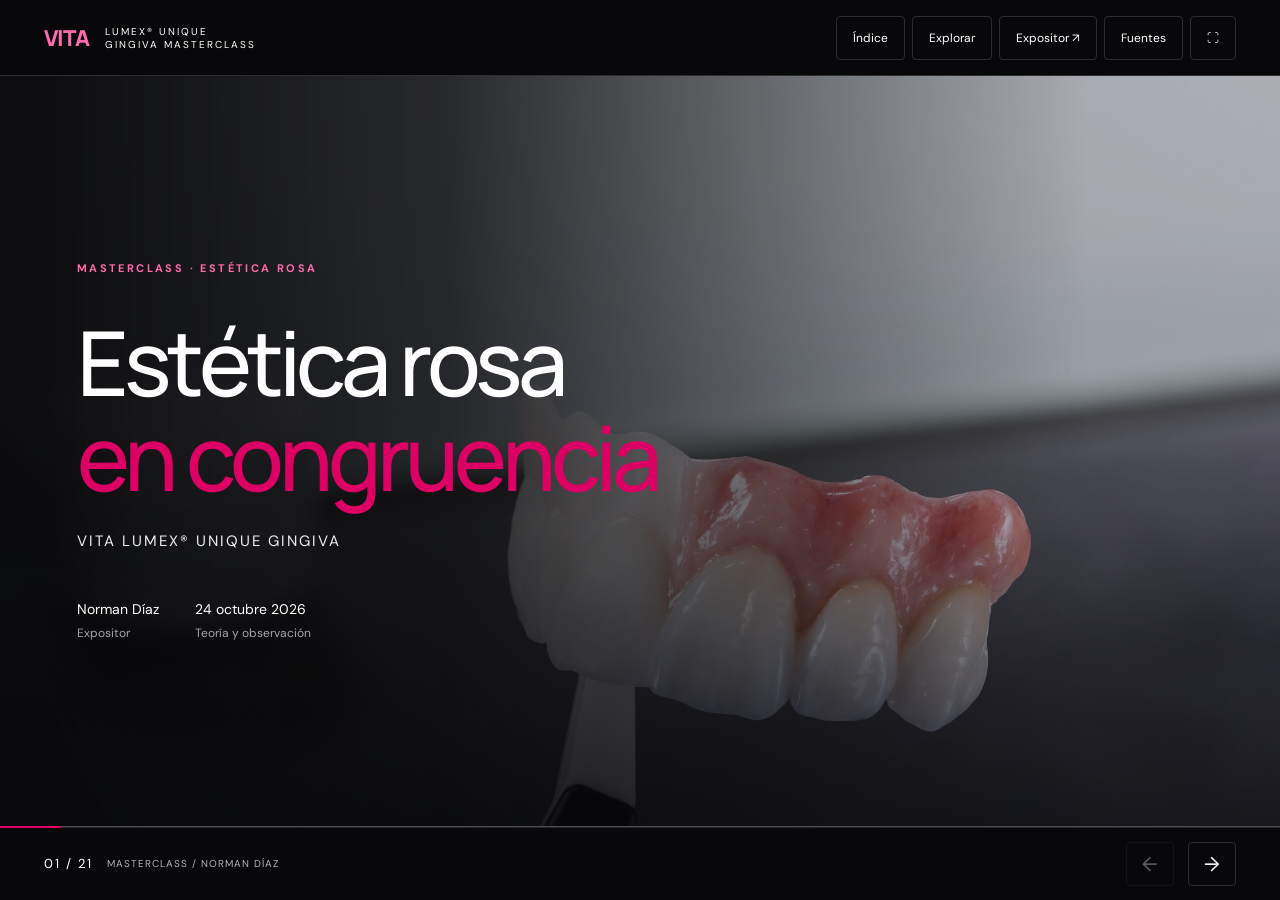
==== index.html @ ae3231ba "Initial commit: Presentacion interactiva VITA LUMEX UNIQUE GINGIVA" ====
<!doctype html>
<html lang="es"><head><meta charset="utf-8"><meta name="viewport" content="width=device-width,initial-scale=1,viewport-fit=cover"><meta name="theme-color" content="#08080a"><meta name="description" content="Masterclass de Norman Díaz: VITA LUMEX UNIQUE GINGIVA. Color, microcapas y textura. 24 de octubre de 2026."><title>Estética rosa en congruencia</title><link rel="preload" href="assets/image48.jpeg" as="image"><link rel="stylesheet" href="styles.css"></head><body>
<header class="public-only"><div class="brand"><span class="wordmark">VITA</span><small>LUMEX® UNIQUE<br>GINGIVA MASTERCLASS</small></div><nav class="tools" aria-label="Herramientas"><button id="indexBtn">Índice</button><button id="exploreBtn">Explorar</button><button id="notesBtn">Expositor ↗</button><button id="sourceBtn">Fuentes</button><button id="fullBtn" aria-label="Pantalla completa">⛶</button></nav></header>
<div id="exploreBanner" class="explore-banner public-only" hidden><span>Exploración libre · tu posición de exposición está guardada</span><button id="returnBtn">Volver a la charla</button></div>
<main id="stage" class="stage public-only" aria-label="Diapositiva actual"></main>
<footer class="public-only"><div class="progress-track" aria-hidden="true"><span id="progress"></span></div><div class="footer-left"><span id="counter" class="counter" aria-live="polite"></span><span id="chapter" class="chapter-label"></span></div><div class="footer-right"><button id="prev" class="nav-button" aria-label="Diapositiva anterior">←</button><button id="next" class="nav-button" aria-label="Diapositiva siguiente">→</button></div></footer>
<section id="presenter" class="speaker-only presenter-shell" aria-label="Consola del expositor"></section>
<dialog id="modal"><div class="dialog-header"><h2 id="modalTitle"></h2><button id="closeModal" aria-label="Cerrar diálogo">✕</button></div><div id="modalContent"></div></dialog><div id="toast" class="toast" hidden role="status"></div>
<noscript>Esta presentación interactiva necesita JavaScript habilitado.</noscript>
<script src="slides.js"></script><script src="app.js"></script></body></html>
---- styles.css ----
@import url('fonts.css');
body.dark:has(.scene img[src$="/image73.png"]),body.dark:has(.scene.split img[src$="/image74.png"]){background:#000}
:root{--pink:#dd0064;--black:#08080a;--paper:#f8f6f5;--ink:#27252b;--muted:#746f78;--line:#82748235;--ease:cubic-bezier(.22,1,.36,1)}
*{box-sizing:border-box}html,body{margin:0;min-height:100%;background:var(--paper);color:var(--ink)}body{font-family:'DM Sans',sans-serif;overflow-x:hidden}button,input,a{touch-action:manipulation}button,a{-webkit-tap-highlight-color:transparent}button{font:inherit;color:inherit;cursor:pointer;border:1px solid var(--line);background:transparent;min-height:44px;padding:10px 16px;border-radius:4px}button:hover{border-color:var(--pink)}button:disabled{opacity:.35;cursor:default}button[aria-pressed=true],button.active{background:var(--pink);border-color:var(--pink);color:white}button:focus-visible,a:focus-visible,input:focus-visible{outline:3px solid #ef5399;outline-offset:4px}a{color:inherit;text-underline-offset:4px}h1,h2,h3{font-family:Manrope,sans-serif;font-weight:500}header{height:76px;display:flex;align-items:center;justify-content:space-between;padding:0 3.4vw;gap:20px;border-bottom:1px solid var(--line)}.brand{display:flex;align-items:center;gap:16px}.wordmark{font-family:Manrope;font-size:22px;letter-spacing:-1px;font-weight:800;color:var(--pink)}.brand small{font-size:10px;letter-spacing:2px}.tools{display:flex;gap:7px;align-items:center}.tools button{font-size:12px}.stage{min-height:calc(100svh - 150px)}.scene{min-height:calc(100svh - 150px);padding:5vh 6vw;position:relative}.split{display:grid;grid-template-columns:.9fr 1.1fr;align-items:center;gap:5vw}.split.reverse{grid-template-columns:1.1fr .9fr}.split.reverse .copy{order:2}.eyebrow{color:var(--pink);font-size:11px;font-weight:700;letter-spacing:2.4px;text-transform:uppercase;margin-bottom:22px}h1{font-size:clamp(36px,4.5vw,78px);line-height:1.06;letter-spacing:-.055em;margin:0 0 25px}h1 em{font-style:normal;color:var(--pink)}.sub{font-size:clamp(17px,1.5vw,24px);line-height:1.5;max-width:44em;color:var(--muted)}.points{list-style:none;padding:0;margin:24px 0 0}.points li{border-top:1px solid var(--line);padding:14px 0;font-size:clamp(16px,1.35vw,22px);line-height:1.4}.points li span{color:var(--pink);font-size:11px;margin-right:16px}figure{margin:0;min-width:0}figure img{display:block;width:100%;max-height:58svh;object-fit:contain}.caption,.hint{font-size:12px;line-height:1.5;color:var(--muted);margin-top:12px}.caption{font-size:10px;letter-spacing:1px}.image-wrap{overflow:hidden;background:#e9e6e5;border-radius:3px}.image-wrap img{transition:transform 1s var(--ease)}.dark{background:var(--black);color:white;--muted:#b5b0b9;--line:#ffffff25}.dark .eyebrow{color:#ff6bac}.dark header .wordmark{color:#ff6bac}.dark button{color:inherit}.hero{display:flex;align-items:center;isolation:isolate;overflow:hidden;padding:7vh 6vw}.hero-bg{position:absolute;inset:0;z-index:-2;overflow:hidden;background:var(--black)}.hero-bg img{width:100%;height:100%;object-fit:cover;object-position:70% 70%;opacity:.8;transform:scale(1.05)}.hero:after{content:'';position:absolute;inset:0;z-index:-1;background:linear-gradient(90deg,#08080af5 4%,#08080acc 35%,#08080a15 85%),linear-gradient(0deg,#08080a9c,transparent 40%)}.hero h1{font-size:clamp(54px,7vw,118px);max-width:10em}.hero .copy{max-width:68%}.hero .sub{color:#eee;letter-spacing:2px;font-size:15px}.signature{display:flex;gap:36px;margin-top:48px;font-size:14px}.signature span{display:block;margin-top:7px;color:#a8a3ad;font-size:12px}.hero .eyebrow{margin-bottom:40px}.agenda{display:grid;grid-template-columns:.8fr 1.2fr;gap:7vw;align-items:center}.chapter-list button{display:grid;grid-template-columns:40px 1fr auto;gap:12px;border:0;border-bottom:1px solid var(--line);border-radius:0;width:100%;text-align:left;padding:24px 0;align-items:center;font-size:clamp(18px,1.8vw,28px)}.chapter-list small{font-size:12px;color:var(--muted)}.chapter-list b{font-size:12px;color:var(--pink)}.statement{display:flex;flex-direction:column;justify-content:center;max-width:1500px;margin:auto}.statement h1{max-width:15em;font-size:clamp(44px,5.8vw,100px)}.statement .points{display:grid;grid-template-columns:repeat(3,1fr);gap:35px;margin-top:40px}.statement .sub{max-width:45em}.interactive-head{display:flex;justify-content:space-between;align-items:end;gap:25px;margin-bottom:24px}.interactive-head h1{font-size:clamp(32px,3.5vw,58px);margin:0}.interactive-head .sub{font-size:15px;max-width:28em}.interactive{padding-top:3.5vh;padding-bottom:3vh}.lab-grid{display:grid;grid-template-columns:1.25fr .75fr;gap:clamp(20px,3vw,32px);align-items:center}.explorer-window{position:relative;overflow:hidden;background:#242328;aspect-ratio:1.65;max-height:clamp(240px,44vh,380px)}.explorer-canvas{position:absolute;inset:0;transform-origin:var(--ox,50%) var(--oy,50%);transform:scale(var(--zoom,1));transition:transform 1s var(--ease)}.explorer-canvas>img{width:100%;height:100%;object-fit:fill}.hotspot{position:absolute;left:var(--x);top:var(--y);padding:0;transform:translate(-50%,-50%);width:44px;height:44px;min-height:44px;border-radius:50%;background:#08080a88;color:white;border:1px solid white;box-shadow:0 0 0 6px #ffffff15}.hotspot[aria-pressed=true]{box-shadow:0 0 0 9px #dd006433}.hotspot::after{content:'';position:absolute;width:4px;height:4px;background:white;border-radius:50%;left:19px;top:19px}.hotspot span{position:absolute;left:50px;top:9px;white-space:nowrap;background:#08080a;padding:5px;font-size:10px;display:none}.hotspot:hover span,.hotspot:focus span{display:block}.detail-copy h2{font-size:clamp(25px,2.4vw,39px);letter-spacing:-.04em;line-height:1.15}.detail-copy p{font-size:17px;line-height:1.55;color:var(--muted)}.detail-copy .number{font-size:13px;color:var(--pink);letter-spacing:3px}.control-row{display:flex;flex-wrap:wrap;align-items:center;gap:8px;margin-top:20px}.control-row button{font-size:12px}.swatch{min-width:0;border:0;border-bottom:2px solid var(--line);border-radius:0;background:transparent!important;color:inherit!important}.swatch[aria-pressed=true]{border-color:var(--pink)}.swatch i{display:block;background:var(--tone);width:clamp(30px,3.4vw,44px);height:clamp(30px,3.4vw,44px);border-radius:50%;margin:0 auto 6px;transition:transform .35s var(--ease)}.swatch[aria-pressed=true] i{transform:translateY(-6px);box-shadow:0 0 0 5px var(--paper),0 0 0 6px var(--pink)}.workflow-grid{display:grid;grid-template-columns:1.15fr .85fr;gap:35px;align-items:center}.workflow-picture img{width:100%;height:38svh;object-fit:contain}.step-nav{display:flex;gap:7px;margin:20px 0}.step-nav button{flex:1;padding:10px 4px}.step-content h2{font-size:clamp(27px,3vw,44px);letter-spacing:-.04em;margin:10px 0}.step-content p{font-size:18px;line-height:1.5;color:var(--muted)}.step-progress{height:2px;background:var(--line);margin-top:18px}.step-progress span{display:block;height:100%;background:var(--pink);transition:width .4s}.micro-layout{display:grid;grid-template-columns:1.2fr .8fr;gap:clamp(20px,3.5vw,40px);align-items:center}.micro-diagram{width:100%;height:clamp(210px,26vh,260px);background:#141217;border-radius:4px;position:relative;overflow:hidden}.micro-diagram svg{width:100%;height:100%}.micro-controls{display:grid;gap:10px}.micro-controls label{display:grid;gap:4px;font-size:14px}.micro-controls input{width:100%;accent-color:var(--pink);min-height:36px;height:36px}.micro-controls p{margin:0}.micro-controls .control-row{margin-top:6px}.micro-label{font-size:clamp(26px,3vw,44px);font-family:Manrope;letter-spacing:-.04em;color:var(--pink);margin:8px 0 4px}.compare-stage{max-width:min(100%,calc(clamp(220px,44vh,370px)*2));margin:0 auto;display:flex;flex-direction:column;align-items:center}.comparison{position:relative;aspect-ratio:2/1;width:100%;overflow:hidden;background:#19171c;--cut:50%}.comparison .plane{position:absolute;inset:0;overflow:hidden}.comparison .plane img{width:100%;height:100%;object-fit:contain;transition:transform .7s var(--ease)}.comparison .plane.b{clip-path:inset(0 0 0 var(--cut));background:#19171c}.comparison .divider{position:absolute;left:var(--cut);height:100%;border-left:2px solid white;pointer-events:none}.comparison .divider:after{content:'↔';position:absolute;top:50%;left:-23px;width:44px;height:44px;display:grid;place-items:center;background:var(--pink);border-radius:50%;color:white}.comparison .badge{position:absolute;top:12px;left:16px;background:#08080ab0;color:white;padding:7px 12px;font-size:11px}.comparison .badge.right{left:auto;right:16px}.compare-range{width:100%;min-height:36px;height:36px;accent-color:var(--pink);margin-top:6px}.compare-stage .control-row{margin-top:8px;justify-content:center}.comparison.zoomed img{transform:scale(1.8);transform-origin:63% 65%}.exercise-grid{display:grid;grid-template-columns:1.1fr .9fr;gap:40px;align-items:center}.exercise-grid .image-wrap{background:transparent}.exercise-grid img{width:auto;max-width:100%;max-height:45svh;object-fit:contain;margin:0 auto;border-radius:4px}.answers{display:grid;grid-template-columns:1fr 1fr;gap:8px}.answers button{text-align:left;font-size:15px}.discussion{min-height:82px;font-size:17px;line-height:1.5;padding-top:20px;color:var(--muted)}footer{min-height:74px;display:flex;align-items:center;justify-content:space-between;padding:10px 3.4vw;gap:15px;border-top:1px solid var(--line);position:relative}.progress-track{height:2px;position:absolute;top:-1px;left:0;width:100%;background:var(--line)}.progress-track span{display:block;height:100%;background:var(--pink);transition:width .5s}.footer-left,.footer-right{display:flex;align-items:center;gap:14px}.counter{font-size:13px;letter-spacing:2px}.chapter-label{font-size:10px;letter-spacing:1px;color:var(--muted)}.nav-button{width:48px;font-size:20px;padding:4px}.explore-banner{background:var(--pink);color:white;display:flex;justify-content:space-between;align-items:center;padding:8px 4vw;font-size:13px}.explore-banner button{color:white;border-color:#ffffff66}.hidden,[hidden]{display:none!important}dialog{max-width:min(1000px,92vw);width:100%;max-height:88svh;padding:30px;border:1px solid #aaa2;border-radius:8px;background:var(--paper);color:var(--ink)}dialog::backdrop{background:#08080ac9;backdrop-filter:blur(12px)}.dialog-header{display:flex;justify-content:space-between;gap:20px;align-items:center;margin-bottom:22px}.dialog-header h2{font-size:28px;margin:0}.index-grid{display:grid;grid-template-columns:repeat(3,1fr);gap:9px}.index-grid button{text-align:left;padding:16px;font-size:15px;line-height:1.4}.index-grid small{display:block;color:var(--muted);font-size:10px;margin-bottom:7px}.index-grid .active small{color:white}.source-list p{font-size:16px;line-height:1.6}.source-list a{display:block;padding:12px 0}.toast{position:fixed;left:50%;bottom:90px;transform:translateX(-50%);background:#27252b;color:white;max-width:90vw;padding:15px 22px;z-index:9;border-radius:5px;font-size:14px}.presenter-shell{padding:32px;max-width:1300px;margin:auto}.presenter-shell h1{font-size:38px}.presenter-grid{display:grid;grid-template-columns:1.2fr .8fr;gap:35px}.speaker-notes{font-size:21px;line-height:1.65;white-space:pre-line}.next-preview{padding:25px;background:#e8e3e5}.next-preview h2{font-size:26px}.next-preview img{width:100%;max-height:240px;object-fit:contain}.speaker-only{display:none}.presenter .public-only{display:none!important}.presenter .speaker-only{display:block}
@media(min-width:1500px){.scene{padding-left:max(6vw,calc((100vw - 1560px)/2));padding-right:max(6vw,calc((100vw - 1560px)/2))}}
@media(max-width:1100px){header{height:68px;padding-inline:24px}.brand small{display:none}.tools button{padding:8px 11px}.scene{padding:4vh 4vw;min-height:calc(100svh - 142px)}.stage{min-height:calc(100svh - 142px)}h1{font-size:clamp(34px,4.9vw,58px)}.lab-grid{grid-template-columns:1.2fr .8fr;gap:22px}.detail-copy p{font-size:15px}.hero h1{font-size:7.8vw}.signature{margin-top:30px}.statement .points{gap:22px}.chapter-label{display:none}.tone-card{gap:12px}.tone-card h2{font-size:20px}.micro-layout{gap:25px}}
@media(orientation:portrait),(max-width:720px){header{height:auto;min-height:70px;flex-wrap:wrap;padding:14px 4vw;gap:10px}.tools{flex-wrap:wrap;gap:5px}.tools button{font-size:11px}.brand small{display:block}.scene{min-height:calc(100svh - 175px);padding:4vh 6vw}.split,.split.reverse,.agenda,.lab-grid,.workflow-grid,.micro-layout,.exercise-grid,.presenter-grid{grid-template-columns:1fr;gap:25px}.split.reverse .copy{order:0}.split h1{font-size:clamp(35px,6.4vw,65px)}.split .points{margin-top:15px}.split figure img{max-height:36svh}.hero{min-height:calc(100svh - 175px);align-items:flex-start;padding-top:8vh}.hero .copy{max-width:100%}.hero h1{font-size:clamp(52px,9.3vw,90px)}.hero-bg img{object-position:65% 80%;opacity:.65}.hero:after{background:linear-gradient(180deg,#08080aee 0%,#08080abb 35%,#08080a10 75%)}.signature{margin-top:30px}.interactive-head{display:block}.interactive-head h1{font-size:clamp(32px,5.7vw,52px)}.interactive-head .sub{margin-top:12px;max-width:none}.detail-copy h2{font-size:28px;margin:8px 0}.detail-copy p{font-size:17px}.explorer-window{aspect-ratio:1.5}.detail-copy .control-row{margin-top:12px}.palette{gap:6px}.swatch span{font-size:10px}.swatch i{width:44px;height:44px}.tone-grid{gap:20px}.tone-card{flex-direction:column;align-items:start}.tone-card img{width:105px}.tone-card p{font-size:14px}.workflow-picture img{height:27svh}.micro-diagram{height:240px}.micro-controls{gap:8px}.micro-label{font-size:38px}.comparison{aspect-ratio:1.25}.statement .points{grid-template-columns:1fr;gap:0;margin-top:20px}.agenda{gap:30px}.chapter-list button{padding:19px 0}.footer-left,.footer-right{gap:7px}footer{padding:10px 4vw;flex-wrap:wrap}.counter{font-size:11px}.index-grid{grid-template-columns:1fr 1fr}.exercise-grid img{max-height:30svh}.presenter-shell{padding:20px}.speaker-notes{font-size:18px}}
@media(max-height:720px) and (orientation:landscape){header{height:60px}.stage,.scene{min-height:calc(100svh - 124px)}.scene{padding-top:24px;padding-bottom:24px}h1{font-size:clamp(32px,4.1vw,58px);margin-bottom:16px}.eyebrow{margin-bottom:13px}.points li{padding:9px 0}.hero h1{font-size:6.8vw}.signature{margin-top:22px}.interactive-head{margin-bottom:15px}.interactive-head h1{font-size:35px}.micro-diagram{height:230px}.detail-copy p{font-size:15px}.comparison{aspect-ratio:2.7}.palette{margin:15px 0}.tone-card img{max-width:100px}footer{min-height:64px}}
@media(prefers-reduced-motion:reduce){*,*::before,*::after{animation:none!important;transition:none!important;scroll-behavior:auto!important}.hero-bg img{transform:none!important}}
.palette-scene{padding-top:2.8vh;padding-bottom:2.8vh}
.palette-scene .interactive-head{margin-bottom:14px}
.palette-layout{display:grid;grid-template-columns:1fr 1.08fr;gap:clamp(18px,2.5vw,36px);align-items:center}
.palette-sidebar{display:flex;flex-direction:column;gap:6px}
.palette-families{display:flex;flex-wrap:wrap;gap:5px;margin:0}
.palette-families button{font-size:10px;letter-spacing:.03em;padding:5px 9px;min-height:30px;height:30px}
.palette-family-intro{display:flex;align-items:center;justify-content:space-between;gap:12px;border-bottom:1px solid var(--line);padding:4px 0 2px;font-size:11px;letter-spacing:.08em}
.palette-family-intro span{color:var(--muted);font-size:11px;letter-spacing:0}
.palette{display:grid;grid-template-columns:repeat(auto-fit,minmax(64px,1fr));gap:6px;margin:4px 0}
.swatch{width:100%;padding:4px 2px}
.swatch i{display:block;background:var(--tone);width:clamp(34px,3.4vw,44px);height:clamp(34px,3.4vw,44px);border-radius:50%;margin:0 auto 5px;border:2px solid #ffffff24;box-shadow:0 4px 12px #00000066,inset 0 2px 4px #ffffff33;transition:transform .35s var(--ease),box-shadow .35s var(--ease)}
.swatch span{display:block;overflow-wrap:anywhere;font-size:11px;font-weight:500;line-height:1.2}
.palette-sidebar .control-row{margin-top:6px}
.palette-sidebar .control-row button{font-size:11px;padding:6px 12px;min-height:34px;height:34px}

.palette-showcase{display:flex;flex-direction:column;gap:14px;width:100%}
.palette-showcase .visual-frame,.palette-showcase .tone-copy{transition:opacity .22s cubic-bezier(.22,1,.36,1),transform .22s cubic-bezier(.22,1,.36,1);will-change:opacity,transform}
.palette-showcase.is-switching .visual-frame,.palette-showcase.is-switching .tone-copy{opacity:0;transform:scale(.98)}

.palette-showcase.single-mode .tone-card{display:flex;flex-direction:column;align-items:center;text-align:center;padding:18px 24px;gap:8px;border-top:3px solid var(--pink);background:linear-gradient(150deg,#191520f5,#100d15e6);box-shadow:0 18px 44px #00000088,inset 0 1px 0 #ffffff15}
.palette-showcase.single-mode .visual-frame{height:clamp(240px,28vh,310px);width:100%;display:flex;align-items:center;justify-content:center}
.palette-showcase.single-mode .visual-frame .product-visual{max-width:min(100%,480px);max-height:100%;width:auto;height:auto;object-fit:contain;filter:drop-shadow(0 22px 42px #000000dd);transition:transform .4s var(--ease);animation:floatVisual 6s ease-in-out infinite alternate}
.palette-showcase.single-mode .tone-card:hover .product-visual{transform:scale(1.08) translateY(-4px)}
.palette-showcase.single-mode .tone-copy{min-height:92px;display:flex;flex-direction:column;justify-content:flex-start}
.palette-showcase.single-mode .tone-copy .eyebrow{margin-bottom:4px}
.palette-showcase.single-mode .tone-copy h2{font-size:clamp(25px,2.7vw,34px);letter-spacing:-.03em;margin:0 0 4px;color:#fff}
.palette-showcase.single-mode .tone-copy p{font-size:14.5px;color:var(--muted);max-width:32em;margin:0 auto}
.palette-showcase.single-mode .tone-copy .product-number{display:inline-block;font-size:12px;font-weight:700;color:#ff6bac;background:#dd006424;border:1px solid #ff6bac38;padding:2px 12px;border-radius:99px;margin-bottom:4px}

.palette-showcase.is-comparing{display:grid;grid-template-columns:1fr 1fr;gap:14px}
.palette-showcase.is-comparing .tone-card{display:flex;flex-direction:column;align-items:center;text-align:center;padding:16px 14px;gap:8px;border-top:3px solid var(--pink);background:linear-gradient(150deg,#191520f5,#100d15e6);box-shadow:0 12px 30px #00000077}
.palette-showcase.is-comparing .visual-frame{height:clamp(140px,18vh,185px);width:100%;display:flex;align-items:center;justify-content:center}
.palette-showcase.is-comparing .visual-frame .product-visual{max-width:min(100%,250px);max-height:100%;width:auto;height:auto;object-fit:contain;filter:drop-shadow(0 14px 26px #000000cc);transition:transform .4s var(--ease)}
.palette-showcase.is-comparing .tone-card:hover .product-visual{transform:scale(1.06)}
.palette-showcase.is-comparing .tone-copy{min-height:76px;display:flex;flex-direction:column;justify-content:flex-start}
.palette-showcase.is-comparing .tone-copy h2{font-size:clamp(17px,1.6vw,22px);margin:0 0 4px;color:#fff}
.palette-showcase.is-comparing .tone-copy p{font-size:12.5px;color:var(--muted);line-height:1.35;margin:0}
.palette-showcase.is-comparing .tone-copy .product-number{font-size:11px;color:#ff6bac;background:#dd006424;border:1px solid #ff6bac38;padding:2px 8px;border-radius:99px}

@media(max-width:980px){.palette-layout{grid-template-columns:1fr}.palette-showcase.single-mode .visual-frame{height:200px}}
@media(max-width:720px){.palette{grid-template-columns:repeat(auto-fit,minmax(55px,1fr))}.palette-families button{font-size:9px;padding:4px 8px}.palette-showcase.is-comparing{grid-template-columns:1fr}.palette-showcase.is-comparing .visual-frame{height:150px}}
.editorial-surface{isolation:isolate;overflow:hidden;background:radial-gradient(circle at 88% 16%,#dd006424 0%,transparent 48%),radial-gradient(circle at 12% 88%,#76445f36 0%,transparent 52%),linear-gradient(135deg,#08080a 0%,#100c13 100%)}
.ambient-bg{position:absolute;inset:0;z-index:-1;pointer-events:none;overflow:hidden}
.ambient-bg::before{content:'';position:absolute;inset:0;background-image:radial-gradient(#ff6bac24 1px,transparent 1px);background-size:28px 28px;mask-image:radial-gradient(ellipse at 70% 45%,#000 15%,transparent 72%)}
.orb{position:absolute;border-radius:50%;filter:blur(60px);opacity:.6;animation:orbFloat 14s ease-in-out infinite alternate}
.orb.a{width:380px;height:380px;right:-80px;top:-90px;background:radial-gradient(circle,#dd006466,#dd006400 70%)}
.orb.b{width:340px;height:340px;left:18%;bottom:-110px;background:radial-gradient(circle,#a5658155,#76445f00 70%);animation-delay:-7s;animation-duration:18s}
.contour-ring{position:absolute;right:-110px;bottom:-140px;width:520px;height:520px;fill:none;stroke:#ff6bac24;stroke-width:1.2;animation:ringSpin 60s linear infinite}
@keyframes orbFloat{0%{transform:translate(0,0) scale(1)}100%{transform:translate(-28px,22px) scale(1.08)}}
@keyframes ringSpin{to{transform:rotate(360deg)}}
@keyframes pulseDot{0%,100%{transform:scale(1);opacity:1}50%{transform:scale(1.45);opacity:.45}}
@keyframes floatVisual{0%{transform:translateY(0)}100%{transform:translateY(-8px)}}
.editorial-pills{display:flex;flex-wrap:wrap;gap:10px;margin-top:24px}
.editorial-pills span{display:inline-flex;align-items:center;gap:8px;padding:7px 14px;border-radius:99px;background:#17131de0;border:1px solid #ff6bac38;font-size:12px;font-weight:600;letter-spacing:.04em;color:#f5f0f4;box-shadow:0 6px 18px #0006;backdrop-filter:blur(8px)}
.editorial-pills span i{width:7px;height:7px;border-radius:50%;background:#ff6bac;box-shadow:0 0 8px var(--pink);display:inline-block;animation:pulseDot 2.6s ease-in-out infinite}
.agenda.editorial-surface{gap:5vw;padding-top:4vh;padding-bottom:4vh}
.agenda .chapter-list{display:grid;gap:12px}
.agenda .chapter-list button{display:grid;grid-template-columns:46px 1fr 36px;gap:16px;padding:16px 20px;border:1px solid #ffffff1a;border-left:4px solid var(--pink);border-radius:10px;background:linear-gradient(135deg,#18141ef2,#110e16dc);box-shadow:0 10px 28px #00000066,inset 0 1px 0 #ffffff12;backdrop-filter:blur(10px);transition:transform .35s var(--ease),box-shadow .35s var(--ease),border-color .35s var(--ease),background .35s var(--ease)}
.agenda .chapter-list button:hover{transform:translateX(8px);border-color:#ff6bac99;background:linear-gradient(135deg,#221c2bf8,#16121de8);box-shadow:0 14px 34px #dd006433}
.agenda .chapter-list b{width:38px;height:38px;border-radius:8px;background:#dd006429;color:#ff6bac;border:1px solid #ff6bac33;display:grid;place-items:center;font-family:Manrope,sans-serif;font-size:13px;font-weight:800;letter-spacing:.05em;transition:background .3s,color .3s}
.agenda .chapter-list button:hover b{background:var(--pink);color:#fff;border-color:var(--pink)}
.agenda .chapter-list button div{display:flex;flex-direction:column;gap:3px;min-width:0}
.agenda .chapter-list button span{font-family:Manrope,sans-serif;font-weight:600;font-size:clamp(17px,1.45vw,22px);letter-spacing:-.02em;color:#fff}
.agenda .chapter-list button em{font-style:normal;font-size:13px;color:var(--muted);line-height:1.35}
.agenda .chapter-list small{width:32px;height:32px;border-radius:50%;border:1px solid #ffffff24;display:grid;place-items:center;font-size:14px;color:#ff6bac;transition:transform .35s var(--ease),background .35s,color .35s}
.agenda .chapter-list button:hover small{transform:translate(2px,-2px);background:var(--pink);color:#fff;border-color:var(--pink)}
.questions-scene,.closing-scene{display:flex;flex-direction:column;justify-content:center;padding-top:3.2vh;padding-bottom:3.2vh}
.questions-scene .copy,.closing-scene .copy{display:grid;grid-template-columns:1.15fr .85fr;align-items:end;gap:4px 3vw;margin-bottom:24px}
.questions-scene .eyebrow,.closing-scene .eyebrow{grid-column:1;margin-bottom:6px}
.questions-scene h1,.closing-scene h1{grid-column:1;font-size:clamp(34px,3.8vw,58px);margin:0}
.questions-scene .sub,.closing-scene .sub{grid-column:2;grid-row:1/3;font-size:clamp(15px,1.25vw,19px);margin:0;justify-self:end;text-align:right;max-width:24em}
.questions-grid{display:grid;grid-template-columns:repeat(2,1fr);gap:16px}
.q-card{position:relative;overflow:hidden;padding:20px 24px 22px;border-radius:12px;background:linear-gradient(145deg,#18141ef2,#110e16dc);border:1px solid #ffffff1a;box-shadow:0 12px 30px #00000066,inset 0 1px 0 #ffffff12;backdrop-filter:blur(10px);transition:transform .35s var(--ease),box-shadow .35s var(--ease),border-color .35s var(--ease)}
.q-card:hover{transform:translateY(-4px);border-color:#ff6bac88;box-shadow:0 16px 38px #dd006430}
.q-card-top{display:flex;align-items:center;gap:10px;margin-bottom:10px}
.q-num{font-family:Manrope,sans-serif;font-weight:800;font-size:12px;color:#fff;background:var(--pink);padding:3px 9px;border-radius:99px;letter-spacing:.06em}
.q-tag{font-size:11px;font-weight:700;letter-spacing:1.6px;color:#ff6bac}
.q-card-top svg{margin-left:auto;width:22px;height:22px;color:#ff6bac;opacity:.9;transition:transform .4s var(--ease)}
.q-card:hover .q-card-top svg{transform:scale(1.15) rotate(6deg)}
.q-card h2{font-size:clamp(18px,1.45vw,23px);line-height:1.25;letter-spacing:-.025em;margin:0 0 6px;color:#fff}
.q-card p{font-size:13.5px;line-height:1.45;color:var(--muted);margin:0}
.q-bar{position:absolute;left:0;bottom:0;height:3px;width:32%;background:linear-gradient(90deg,var(--pink),#ff6bac,transparent);transition:width .45s var(--ease)}
.q-card:hover .q-bar,.pillar-card:hover .q-bar{width:100%}
.closing-grid{display:grid;grid-template-columns:repeat(3,1fr);gap:18px}
.pillar-card{position:relative;overflow:hidden;display:flex;flex-direction:column;justify-content:space-between;padding:22px 24px;border-radius:12px;background:linear-gradient(160deg,#18141ef2,#100d15df);border:1px solid #ffffff1a;border-top:4px solid var(--pink);box-shadow:0 12px 32px #00000066,inset 0 1px 0 #ffffff10;backdrop-filter:blur(10px);transition:transform .35s var(--ease),box-shadow .35s var(--ease),border-color .35s var(--ease)}
.pillar-card:hover{transform:translateY(-5px);border-color:#ff6bac88;border-top-color:var(--pink);box-shadow:0 18px 40px #dd006433}
.pillar-top{display:flex;align-items:center;justify-content:space-between;gap:10px;margin-bottom:14px}
.pillar-top span{font-family:Manrope,sans-serif;font-weight:800;font-size:24px;letter-spacing:-.04em;color:#ff6bac;line-height:1}
.pillar-top small{font-size:10px;font-weight:700;letter-spacing:1.4px;color:#ffd0e5;background:#dd00642e;border:1px solid #ff6bac38;padding:5px 10px;border-radius:99px}
.pillar-card h2{font-size:clamp(18px,1.4vw,22px);line-height:1.3;letter-spacing:-.025em;margin:0 0 10px;color:#fff}
.pillar-card p{font-size:13.5px;line-height:1.48;color:var(--muted);margin:0 0 18px}
.pillar-foot{display:flex;align-items:center;justify-content:space-between;padding-top:12px;border-top:1px solid var(--line);font-size:11.5px;font-weight:600;color:var(--muted)}
.pillar-icon{width:20px;height:20px;color:#ff6bac}
.mini-dots{display:flex;align-items:center}
.mini-dots i{width:18px;height:18px;border-radius:50%;background:var(--c);border:2px solid #18141e;box-shadow:0 2px 6px #0006;margin-right:-5px;transition:transform .25s var(--ease)}
.pillar-card:hover .mini-dots i{transform:translateY(-2px);margin-right:2px}
.split{padding-top:3.6vh;padding-bottom:3.6vh}
.split .eyebrow{margin-bottom:12px}
.split h1{font-size:clamp(34px,3.8vw,62px);margin:0 0 14px}
.split .sub{font-size:clamp(16px,1.35vw,21px)}
.split .points{display:grid;gap:10px;margin:18px 0 0}
.split .points li{display:grid;grid-template-columns:36px 1fr;align-items:center;gap:14px;padding:13px 18px;border:1px solid #ffffff1a;border-left:3px solid var(--pink);border-radius:10px;background:linear-gradient(135deg,#18141ef0,#110e16d8);box-shadow:0 8px 24px #00000055,inset 0 1px 0 #ffffff10;font-size:clamp(15px,1.2vw,18px);line-height:1.35;color:#f5f0f4;backdrop-filter:blur(10px);transition:transform .35s var(--ease),border-color .35s var(--ease),box-shadow .35s var(--ease)}
.split .points li:hover{transform:translateX(6px);border-color:#ff6bac88;box-shadow:0 12px 28px #dd00642e}
.split .points li span{width:32px;height:32px;border-radius:7px;background:#dd006429;border:1px solid #ff6bac38;color:#ff6bac;display:grid;place-items:center;font-family:Manrope,sans-serif;font-weight:800;font-size:11px;margin:0}
.split figure .image-wrap[style*="background:transparent"] img:not([style*="mix-blend-mode"]){filter:drop-shadow(0 18px 34px #00000088);animation:floatVisual 7s ease-in-out infinite alternate}
.split figure .image-wrap:not([style*="background:transparent"]){background:#141118;border:1px solid #ffffff1c;border-radius:12px;box-shadow:0 16px 38px #0008}
.glass-panel{padding:20px 24px;border-radius:12px;background:linear-gradient(145deg,#18141ef0,#110e16dc);border:1px solid #ffffff1a;box-shadow:0 12px 30px #00000066,inset 0 1px 0 #ffffff10;backdrop-filter:blur(10px)}
.tone-card.glass-panel,.tone-empty.glass-panel{padding:10px 16px;border-top:2px solid var(--pink)}
.micro-scene{padding-top:2.8vh;padding-bottom:2.6vh}
.micro-scene .interactive-head{margin-bottom:14px}
.micro-layout{display:grid;grid-template-columns:1.28fr .72fr;gap:clamp(18px,2.6vw,34px);align-items:center}
.micro-stage-col{display:flex;flex-direction:column;gap:8px;min-width:0}
.micro-diagram{width:100%;height:clamp(220px,31vh,275px);background:#0c0910;border-radius:12px;border:1px solid #ffffff22;box-shadow:0 18px 42px #00000099,inset 0 1px 0 #ffffff18;position:relative;overflow:hidden}
.micro-diagram svg{width:100%;height:100%;display:block}
.micro-hud-bar{display:grid;grid-template-columns:1fr 1.25fr 1.15fr;gap:10px}
.hud-metric{padding:8px 12px;border-radius:9px;background:linear-gradient(145deg,#17131ef2,#100d15e6);border:1px solid #ffffff1a;border-left:3px solid var(--pink);box-shadow:0 8px 20px #00000055}
.hud-label{display:block;font-size:9.5px;font-weight:700;letter-spacing:1.3px;color:#ff6bac;margin-bottom:2px}
.hud-val{font-family:Manrope,sans-serif;font-size:13px;color:#f5f0f4;display:flex;align-items:baseline;gap:5px;white-space:nowrap;overflow:hidden;text-overflow:ellipsis}
.hud-val #microValue{font-size:20px;font-weight:800;color:#fff;letter-spacing:-.03em}
.hud-val small{font-size:11px;color:var(--muted)}
.hud-val em{font-style:normal;font-size:11px;font-weight:700;color:#ff9ec4;background:#dd006429;border:1px solid #ff6bac38;padding:1px 7px;border-radius:99px;margin-left:auto}
.hud-val strong{font-size:12.5px;font-weight:600;color:#fff}
.micro-stage-col .hint{margin-top:2px;font-size:11.5px;line-height:1.4}
.micro-controls.glass-panel{padding:16px 20px;display:flex;flex-direction:column;gap:10px;border-top:3px solid var(--pink)}
.micro-ctrl-head .eyebrow{margin-bottom:0;font-size:10px;letter-spacing:2px}
.micro-controls label{display:flex;flex-direction:column;gap:3px;padding-bottom:8px;border-bottom:1px solid #ffffff14}
.ctrl-top{display:flex;align-items:center;justify-content:space-between;gap:8px;font-size:13px;font-weight:600;color:#f5f0f4}
.ctrl-top output{font-family:Manrope,sans-serif;font-size:11px;font-weight:700;color:#ff9ec4;background:#dd006424;border:1px solid #ff6bac38;padding:2px 8px;border-radius:99px}
.micro-controls input[type=range]{width:100%;accent-color:var(--pink);min-height:26px;height:26px;margin:0;cursor:pointer}
.ctrl-scale{display:flex;justify-content:space-between;font-size:10px;color:var(--muted)}
.micro-controls .sub{font-size:12.5px;line-height:1.4;color:#d6d0da}
.micro-controls .hint{font-size:11px;line-height:1.35;margin:0}
.micro-controls .control-row{margin-top:4px;gap:6px}
.micro-controls .control-row button{font-size:11.5px;padding:7px 12px;min-height:36px;height:36px}
.exercise-grid h2{font-size:clamp(22px,2vw,30px);margin:6px 0 14px}
.answers button{display:flex;align-items:center;gap:10px;background:#1d1824;border:1px solid #ffffff1f;border-radius:8px;padding:10px 14px;transition:transform .3s var(--ease),border-color .3s}
.answers button:hover{transform:translateY(-2px);border-color:#ff6bac88}
.answers button b{font-family:Manrope,sans-serif;font-size:11px;font-weight:800;color:#ff6bac;background:#dd006429;padding:3px 7px;border-radius:5px}
.answers button[aria-pressed=true]{background:var(--pink);border-color:var(--pink);color:#fff}
.answers button[aria-pressed=true] b{background:#ffffff2e;color:#fff}
.discussion{min-height:66px;font-size:15px;line-height:1.45;margin:14px 0;padding:12px 14px;border-left:3px solid var(--pink);background:#0c0a0fcc;border-radius:0 8px 8px 0;color:var(--muted)}
.dark dialog{background:#141118;color:#f5f0f4;border:1px solid #ffffff24}
.dark .swatch[aria-pressed=true] i{box-shadow:0 0 0 4px #08080a,0 0 0 6px #ff6bac}
@media(max-width:900px){.questions-scene .copy,.closing-scene .copy,.questions-grid,.closing-grid,.micro-layout,.micro-hud-bar{grid-template-columns:1fr}.questions-scene .sub,.closing-scene .sub{grid-column:1;grid-row:auto;justify-self:start;text-align:left;margin-top:8px}}
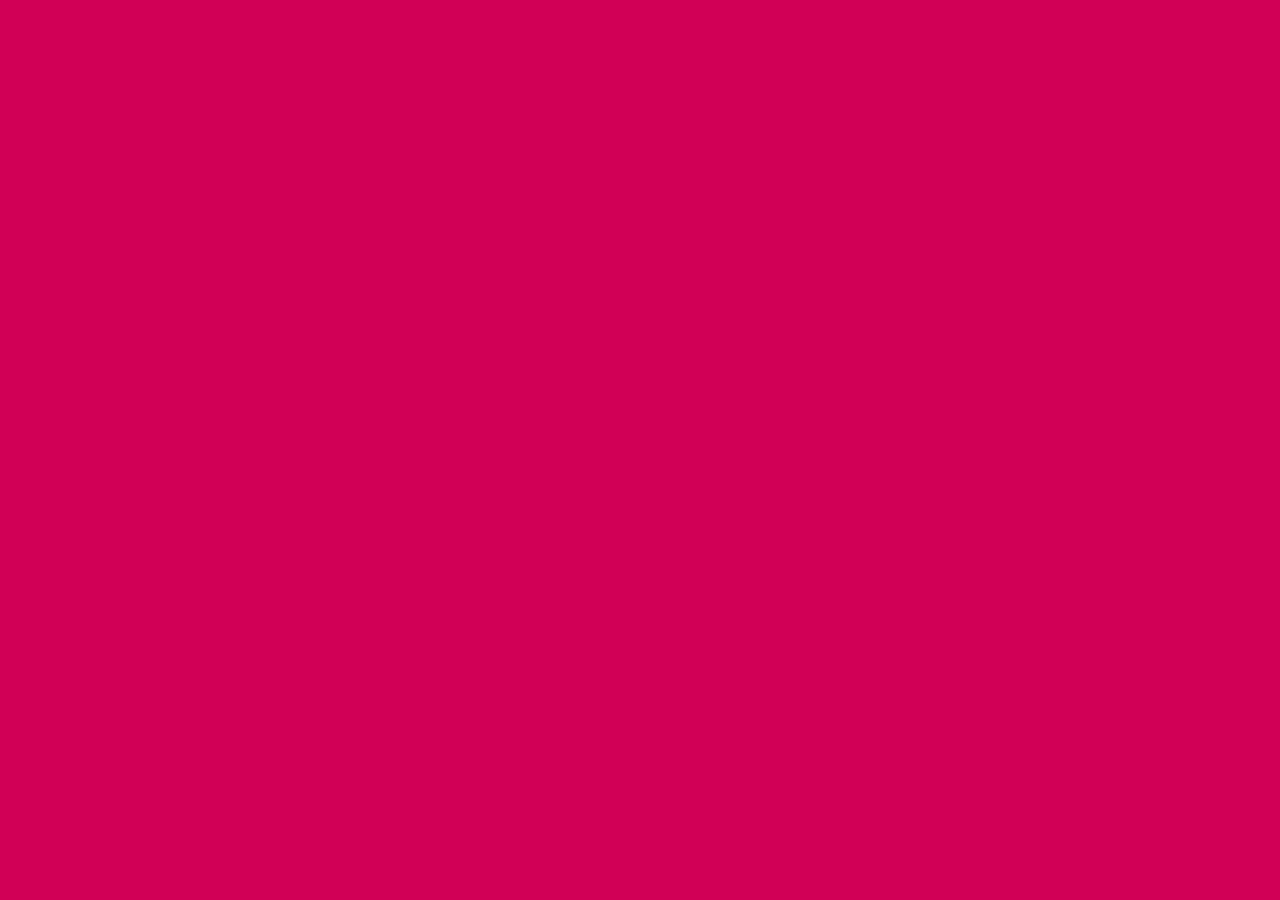
==== commit c7b598b8: "feat: add Vita Lumex opening animation" ====
--- a/index.html
+++ b/index.html
@@ -1,5 +1,6 @@
-<!doctype html>
-<html lang="es"><head><meta charset="utf-8"><meta name="viewport" content="width=device-width,initial-scale=1,viewport-fit=cover"><meta name="theme-color" content="#08080a"><meta name="description" content="Masterclass de Norman Díaz: VITA LUMEX UNIQUE GINGIVA. Color, microcapas y textura. 24 de octubre de 2026."><title>Estética rosa en congruencia</title><link rel="preload" href="assets/image48.jpeg" as="image"><link rel="stylesheet" href="styles.css"></head><body>
+﻿<!doctype html>
+<html lang="es"><head><meta charset="utf-8"><meta name="viewport" content="width=device-width,initial-scale=1,viewport-fit=cover"><meta name="theme-color" content="#08080a"><meta name="description" content="Masterclass de Norman Díaz: VITA LUMEX UNIQUE GINGIVA. Color, microcapas y textura. 24 de octubre de 2026."><title>VITA LUMEX UNIQUE</title><link rel="preload" href="assets/image48.jpeg" as="image"><link rel="stylesheet" href="styles.css"></head><body>
+<section id="introSplash" class="intro-splash" aria-label="VITA LUMEX UNIQUE" aria-live="polite"><h1 class="brand-title"><span class="part-left">VITA LUMEX<span class="registered">®</span></span><span class="spacer" aria-hidden="true"></span><span class="part-right">UNIQUE</span></h1></section>
 <header class="public-only"><div class="brand"><span class="wordmark">VITA</span><small>LUMEX® UNIQUE<br>GINGIVA MASTERCLASS</small></div><nav class="tools" aria-label="Herramientas"><button id="indexBtn">Índice</button><button id="exploreBtn">Explorar</button><button id="notesBtn">Expositor ↗</button><button id="sourceBtn">Fuentes</button><button id="fullBtn" aria-label="Pantalla completa">⛶</button></nav></header>
 <div id="exploreBanner" class="explore-banner public-only" hidden><span>Exploración libre · tu posición de exposición está guardada</span><button id="returnBtn">Volver a la charla</button></div>
 <main id="stage" class="stage public-only" aria-label="Diapositiva actual"></main>
@@ -7,4 +8,4 @@
 <section id="presenter" class="speaker-only presenter-shell" aria-label="Consola del expositor"></section>
 <dialog id="modal"><div class="dialog-header"><h2 id="modalTitle"></h2><button id="closeModal" aria-label="Cerrar diálogo">✕</button></div><div id="modalContent"></div></dialog><div id="toast" class="toast" hidden role="status"></div>
 <noscript>Esta presentación interactiva necesita JavaScript habilitado.</noscript>
-<script src="slides.js"></script><script src="app.js"></script></body></html>
+<script src="slides.js?v=10"></script><script src="app.js?v=10"></script></body></html>
--- a/styles.css
+++ b/styles.css
@@ -1,6 +1,7 @@
 @import url('fonts.css');
 body.dark:has(.scene img[src$="/image73.png"]),body.dark:has(.scene.split img[src$="/image74.png"]){background:#000}
 :root{--pink:#dd0064;--black:#08080a;--paper:#f8f6f5;--ink:#27252b;--muted:#746f78;--line:#82748235;--ease:cubic-bezier(.22,1,.36,1)}
+.intro-splash{position:fixed;inset:0;z-index:100;display:flex;align-items:center;justify-content:center;overflow:hidden;background:#d10056;color:#fff;transition:opacity .45s ease,visibility .45s ease}.intro-splash.is-hidden{opacity:0;visibility:hidden;pointer-events:none}.intro-splash .brand-title{display:flex;align-items:baseline;margin:0;color:#fff;font-family:-apple-system,BlinkMacSystemFont,"Segoe UI",Roboto,Helvetica,Arial,sans-serif;font-size:clamp(1.6rem,5vw,2.8rem);letter-spacing:.06em;text-transform:uppercase;user-select:none}.intro-splash .part-left{display:inline-block;font-weight:800;white-space:nowrap;animation:slideInAndOutLeft 3.5s cubic-bezier(.25,1,.5,1) both}.intro-splash .registered{font-size:.5em;vertical-align:super;font-weight:400;margin-left:.05em}.intro-splash .spacer{width:.4em}.intro-splash .part-right{display:inline-block;font-weight:300;animation:slideInAndOutRight 3.5s cubic-bezier(.25,1,.5,1) both}@keyframes slideInAndOutLeft{0%{transform:translateX(-180px);filter:blur(14px);opacity:0}22%,65%{transform:translateX(0);filter:blur(0);opacity:1}85%{transform:translateX(-140px);filter:blur(10px);opacity:.85}100%{transform:translateX(-220px);filter:blur(16px);opacity:0}}@keyframes slideInAndOutRight{0%{transform:translateX(180px);filter:blur(14px);opacity:0}22%,65%{transform:translateX(0);filter:blur(0);opacity:1}85%{transform:translateX(140px);filter:blur(10px);opacity:.85}100%{transform:translateX(220px);filter:blur(16px);opacity:0}}@media(prefers-reduced-motion:reduce){.intro-splash .part-left,.intro-splash .part-right{animation:none}}
 *{box-sizing:border-box}html,body{margin:0;min-height:100%;background:var(--paper);color:var(--ink)}body{font-family:'DM Sans',sans-serif;overflow-x:hidden}button,input,a{touch-action:manipulation}button,a{-webkit-tap-highlight-color:transparent}button{font:inherit;color:inherit;cursor:pointer;border:1px solid var(--line);background:transparent;min-height:44px;padding:10px 16px;border-radius:4px}button:hover{border-color:var(--pink)}button:disabled{opacity:.35;cursor:default}button[aria-pressed=true],button.active{background:var(--pink);border-color:var(--pink);color:white}button:focus-visible,a:focus-visible,input:focus-visible{outline:3px solid #ef5399;outline-offset:4px}a{color:inherit;text-underline-offset:4px}h1,h2,h3{font-family:Manrope,sans-serif;font-weight:500}header{height:76px;display:flex;align-items:center;justify-content:space-between;padding:0 3.4vw;gap:20px;border-bottom:1px solid var(--line)}.brand{display:flex;align-items:center;gap:16px}.wordmark{font-family:Manrope;font-size:22px;letter-spacing:-1px;font-weight:800;color:var(--pink)}.brand small{font-size:10px;letter-spacing:2px}.tools{display:flex;gap:7px;align-items:center}.tools button{font-size:12px}.stage{min-height:calc(100svh - 150px)}.scene{min-height:calc(100svh - 150px);padding:5vh 6vw;position:relative}.split{display:grid;grid-template-columns:.9fr 1.1fr;align-items:center;gap:5vw}.split.reverse{grid-template-columns:1.1fr .9fr}.split.reverse .copy{order:2}.eyebrow{color:var(--pink);font-size:11px;font-weight:700;letter-spacing:2.4px;text-transform:uppercase;margin-bottom:22px}h1{font-size:clamp(36px,4.5vw,78px);line-height:1.06;letter-spacing:-.055em;margin:0 0 25px}h1 em{font-style:normal;color:var(--pink)}.sub{font-size:clamp(17px,1.5vw,24px);line-height:1.5;max-width:44em;color:var(--muted)}.points{list-style:none;padding:0;margin:24px 0 0}.points li{border-top:1px solid var(--line);padding:14px 0;font-size:clamp(16px,1.35vw,22px);line-height:1.4}.points li span{color:var(--pink);font-size:11px;margin-right:16px}figure{margin:0;min-width:0}figure img{display:block;width:100%;max-height:58svh;object-fit:contain}.caption,.hint{font-size:12px;line-height:1.5;color:var(--muted);margin-top:12px}.caption{font-size:10px;letter-spacing:1px}.image-wrap{overflow:hidden;background:#e9e6e5;border-radius:3px}.image-wrap img{transition:transform 1s var(--ease)}.dark{background:var(--black);color:white;--muted:#b5b0b9;--line:#ffffff25}.dark .eyebrow{color:#ff6bac}.dark header .wordmark{color:#ff6bac}.dark button{color:inherit}.hero{display:flex;align-items:center;isolation:isolate;overflow:hidden;padding:7vh 6vw}.hero-bg{position:absolute;inset:0;z-index:-2;overflow:hidden;background:var(--black)}.hero-bg img{width:100%;height:100%;object-fit:cover;object-position:70% 70%;opacity:.8;transform:scale(1.05)}.hero:after{content:'';position:absolute;inset:0;z-index:-1;background:linear-gradient(90deg,#08080af5 4%,#08080acc 35%,#08080a15 85%),linear-gradient(0deg,#08080a9c,transparent 40%)}.hero h1{font-size:clamp(54px,7vw,118px);max-width:10em}.hero .copy{max-width:68%}.hero .sub{color:#eee;letter-spacing:2px;font-size:15px}.signature{display:flex;gap:36px;margin-top:48px;font-size:14px}.signature span{display:block;margin-top:7px;color:#a8a3ad;font-size:12px}.hero .eyebrow{margin-bottom:40px}.agenda{display:grid;grid-template-columns:.8fr 1.2fr;gap:7vw;align-items:center}.chapter-list button{display:grid;grid-template-columns:40px 1fr auto;gap:12px;border:0;border-bottom:1px solid var(--line);border-radius:0;width:100%;text-align:left;padding:24px 0;align-items:center;font-size:clamp(18px,1.8vw,28px)}.chapter-list small{font-size:12px;color:var(--muted)}.chapter-list b{font-size:12px;color:var(--pink)}.statement{display:flex;flex-direction:column;justify-content:center;max-width:1500px;margin:auto}.statement h1{max-width:15em;font-size:clamp(44px,5.8vw,100px)}.statement .points{display:grid;grid-template-columns:repeat(3,1fr);gap:35px;margin-top:40px}.statement .sub{max-width:45em}.interactive-head{display:flex;justify-content:space-between;align-items:end;gap:25px;margin-bottom:24px}.interactive-head h1{font-size:clamp(32px,3.5vw,58px);margin:0}.interactive-head .sub{font-size:15px;max-width:28em}.interactive{padding-top:3.5vh;padding-bottom:3vh}.lab-grid{display:grid;grid-template-columns:1.25fr .75fr;gap:clamp(20px,3vw,32px);align-items:center}.explorer-window{position:relative;overflow:hidden;background:#242328;aspect-ratio:1.65;max-height:clamp(240px,44vh,380px)}.explorer-canvas{position:absolute;inset:0;transform-origin:var(--ox,50%) var(--oy,50%);transform:scale(var(--zoom,1));transition:transform 1s var(--ease)}.explorer-canvas>img{width:100%;height:100%;object-fit:fill}.hotspot{position:absolute;left:var(--x);top:var(--y);padding:0;transform:translate(-50%,-50%);width:44px;height:44px;min-height:44px;border-radius:50%;background:#08080a88;color:white;border:1px solid white;box-shadow:0 0 0 6px #ffffff15}.hotspot[aria-pressed=true]{box-shadow:0 0 0 9px #dd006433}.hotspot::after{content:'';position:absolute;width:4px;height:4px;background:white;border-radius:50%;left:19px;top:19px}.hotspot span{position:absolute;left:50px;top:9px;white-space:nowrap;background:#08080a;padding:5px;font-size:10px;display:none}.hotspot:hover span,.hotspot:focus span{display:block}.detail-copy h2{font-size:clamp(25px,2.4vw,39px);letter-spacing:-.04em;line-height:1.15}.detail-copy p{font-size:17px;line-height:1.55;color:var(--muted)}.detail-copy .number{font-size:13px;color:var(--pink);letter-spacing:3px}.control-row{display:flex;flex-wrap:wrap;align-items:center;gap:8px;margin-top:20px}.control-row button{font-size:12px}.swatch{min-width:0;border:0;border-bottom:2px solid var(--line);border-radius:0;background:transparent!important;color:inherit!important}.swatch[aria-pressed=true]{border-color:var(--pink)}.swatch i{display:block;background:var(--tone);width:clamp(30px,3.4vw,44px);height:clamp(30px,3.4vw,44px);border-radius:50%;margin:0 auto 6px;transition:transform .35s var(--ease)}.swatch[aria-pressed=true] i{transform:translateY(-6px);box-shadow:0 0 0 5px var(--paper),0 0 0 6px var(--pink)}.workflow-grid{display:grid;grid-template-columns:1.15fr .85fr;gap:35px;align-items:center}.workflow-picture img{width:100%;height:38svh;object-fit:contain}.step-nav{display:flex;gap:7px;margin:20px 0}.step-nav button{flex:1;padding:10px 4px}.step-content h2{font-size:clamp(27px,3vw,44px);letter-spacing:-.04em;margin:10px 0}.step-content p{font-size:18px;line-height:1.5;color:var(--muted)}.step-progress{height:2px;background:var(--line);margin-top:18px}.step-progress span{display:block;height:100%;background:var(--pink);transition:width .4s}.micro-layout{display:grid;grid-template-columns:1.2fr .8fr;gap:clamp(20px,3.5vw,40px);align-items:center}.micro-diagram{width:100%;height:clamp(210px,26vh,260px);background:#141217;border-radius:4px;position:relative;overflow:hidden}.micro-diagram svg{width:100%;height:100%}.micro-controls{display:grid;gap:10px}.micro-controls label{display:grid;gap:4px;font-size:14px}.micro-controls input{width:100%;accent-color:var(--pink);min-height:36px;height:36px}.micro-controls p{margin:0}.micro-controls .control-row{margin-top:6px}.micro-label{font-size:clamp(26px,3vw,44px);font-family:Manrope;letter-spacing:-.04em;color:var(--pink);margin:8px 0 4px}.compare-stage{max-width:min(100%,calc(clamp(220px,44vh,370px)*2));margin:0 auto;display:flex;flex-direction:column;align-items:center}.comparison{position:relative;aspect-ratio:2/1;width:100%;overflow:hidden;background:#19171c;--cut:50%}.comparison .plane{position:absolute;inset:0;overflow:hidden}.comparison .plane img{width:100%;height:100%;object-fit:contain;transition:transform .7s var(--ease)}.comparison .plane.b{clip-path:inset(0 0 0 var(--cut));background:#19171c}.comparison .divider{position:absolute;left:var(--cut);height:100%;border-left:2px solid white;pointer-events:none}.comparison .divider:after{content:'↔';position:absolute;top:50%;left:-23px;width:44px;height:44px;display:grid;place-items:center;background:var(--pink);border-radius:50%;color:white}.comparison .badge{position:absolute;top:12px;left:16px;background:#08080ab0;color:white;padding:7px 12px;font-size:11px}.comparison .badge.right{left:auto;right:16px}.compare-range{width:100%;min-height:36px;height:36px;accent-color:var(--pink);margin-top:6px}.compare-stage .control-row{margin-top:8px;justify-content:center}.comparison.zoomed img{transform:scale(1.8);transform-origin:63% 65%}.exercise-grid{display:grid;grid-template-columns:1.1fr .9fr;gap:40px;align-items:center}.exercise-grid .image-wrap{background:transparent}.exercise-grid img{width:auto;max-width:100%;max-height:45svh;object-fit:contain;margin:0 auto;border-radius:4px}.answers{display:grid;grid-template-columns:1fr 1fr;gap:8px}.answers button{text-align:left;font-size:15px}.discussion{min-height:82px;font-size:17px;line-height:1.5;padding-top:20px;color:var(--muted)}footer{min-height:74px;display:flex;align-items:center;justify-content:space-between;padding:10px 3.4vw;gap:15px;border-top:1px solid var(--line);position:relative}.progress-track{height:2px;position:absolute;top:-1px;left:0;width:100%;background:var(--line)}.progress-track span{display:block;height:100%;background:var(--pink);transition:width .5s}.footer-left,.footer-right{display:flex;align-items:center;gap:14px}.counter{font-size:13px;letter-spacing:2px}.chapter-label{font-size:10px;letter-spacing:1px;color:var(--muted)}.nav-button{width:48px;font-size:20px;padding:4px}.explore-banner{background:var(--pink);color:white;display:flex;justify-content:space-between;align-items:center;padding:8px 4vw;font-size:13px}.explore-banner button{color:white;border-color:#ffffff66}.hidden,[hidden]{display:none!important}dialog{max-width:min(1000px,92vw);width:100%;max-height:88svh;padding:30px;border:1px solid #aaa2;border-radius:8px;background:var(--paper);color:var(--ink)}dialog::backdrop{background:#08080ac9;backdrop-filter:blur(12px)}.dialog-header{display:flex;justify-content:space-between;gap:20px;align-items:center;margin-bottom:22px}.dialog-header h2{font-size:28px;margin:0}.index-grid{display:grid;grid-template-columns:repeat(3,1fr);gap:9px}.index-grid button{text-align:left;padding:16px;font-size:15px;line-height:1.4}.index-grid small{display:block;color:var(--muted);font-size:10px;margin-bottom:7px}.index-grid .active small{color:white}.source-list p{font-size:16px;line-height:1.6}.source-list a{display:block;padding:12px 0}.toast{position:fixed;left:50%;bottom:90px;transform:translateX(-50%);background:#27252b;color:white;max-width:90vw;padding:15px 22px;z-index:9;border-radius:5px;font-size:14px}.presenter-shell{padding:32px;max-width:1300px;margin:auto}.presenter-shell h1{font-size:38px}.presenter-grid{display:grid;grid-template-columns:1.2fr .8fr;gap:35px}.speaker-notes{font-size:21px;line-height:1.65;white-space:pre-line}.next-preview{padding:25px;background:#e8e3e5}.next-preview h2{font-size:26px}.next-preview img{width:100%;max-height:240px;object-fit:contain}.speaker-only{display:none}.presenter .public-only{display:none!important}.presenter .speaker-only{display:block}
 @media(min-width:1500px){.scene{padding-left:max(6vw,calc((100vw - 1560px)/2));padding-right:max(6vw,calc((100vw - 1560px)/2))}}
 @media(max-width:1100px){header{height:68px;padding-inline:24px}.brand small{display:none}.tools button{padding:8px 11px}.scene{padding:4vh 4vw;min-height:calc(100svh - 142px)}.stage{min-height:calc(100svh - 142px)}h1{font-size:clamp(34px,4.9vw,58px)}.lab-grid{grid-template-columns:1.2fr .8fr;gap:22px}.detail-copy p{font-size:15px}.hero h1{font-size:7.8vw}.signature{margin-top:30px}.statement .points{gap:22px}.chapter-label{display:none}.tone-card{gap:12px}.tone-card h2{font-size:20px}.micro-layout{gap:25px}}
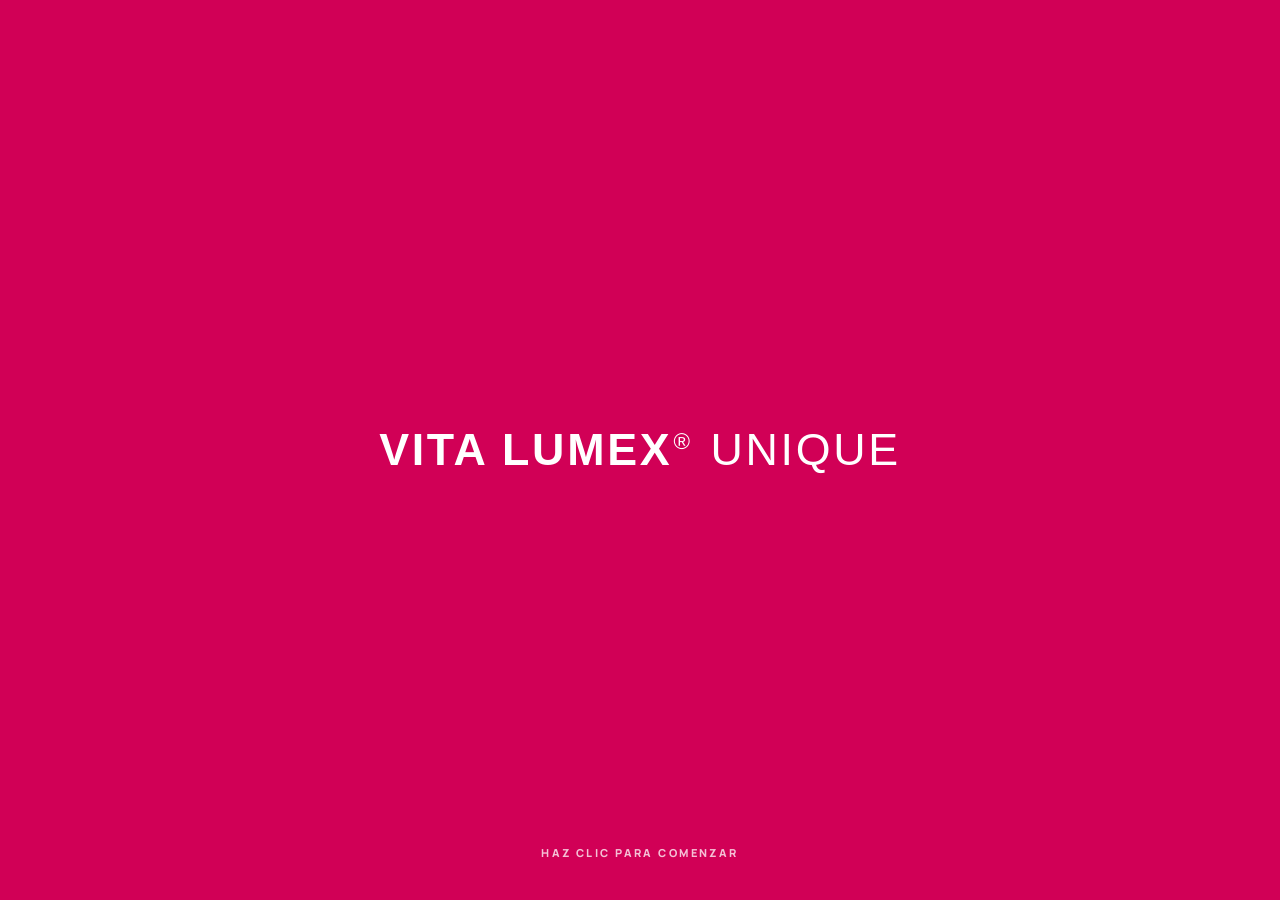
==== commit 2081df7a: "feat: actualizar orden de diapositivas, animacion intro y assets visuales" ====
--- a/index.html
+++ b/index.html
@@ -1,6 +1,6 @@
-﻿<!doctype html>
-<html lang="es"><head><meta charset="utf-8"><meta name="viewport" content="width=device-width,initial-scale=1,viewport-fit=cover"><meta name="theme-color" content="#08080a"><meta name="description" content="Masterclass de Norman Díaz: VITA LUMEX UNIQUE GINGIVA. Color, microcapas y textura. 24 de octubre de 2026."><title>VITA LUMEX UNIQUE</title><link rel="preload" href="assets/image48.jpeg" as="image"><link rel="stylesheet" href="styles.css"></head><body>
-<section id="introSplash" class="intro-splash" aria-label="VITA LUMEX UNIQUE" aria-live="polite"><h1 class="brand-title"><span class="part-left">VITA LUMEX<span class="registered">®</span></span><span class="spacer" aria-hidden="true"></span><span class="part-right">UNIQUE</span></h1></section>
+<!doctype html>
+<html lang="es"><head><meta charset="utf-8"><meta name="viewport" content="width=device-width,initial-scale=1,viewport-fit=cover"><meta name="theme-color" content="#08080a"><meta name="description" content="Masterclass de Norman Díaz: VITA LUMEX UNIQUE GINGIVA. Color, microcapas y textura. 24 de octubre de 2026."><title>VITA LUMEX UNIQUE</title><link rel="preload" href="assets/image48.jpeg" as="image"><link rel="stylesheet" href="styles.css?v=21"></head><body>
+<section id="introSplash" class="intro-splash" aria-label="VITA LUMEX UNIQUE" aria-live="polite"><h1 class="brand-title"><span class="part-left">VITA LUMEX<span class="registered">®</span></span><span class="spacer" aria-hidden="true"></span><span class="part-right">UNIQUE</span></h1><span class="intro-hint" aria-hidden="true">Haz clic para comenzar</span></section>
 <header class="public-only"><div class="brand"><span class="wordmark">VITA</span><small>LUMEX® UNIQUE<br>GINGIVA MASTERCLASS</small></div><nav class="tools" aria-label="Herramientas"><button id="indexBtn">Índice</button><button id="exploreBtn">Explorar</button><button id="notesBtn">Expositor ↗</button><button id="sourceBtn">Fuentes</button><button id="fullBtn" aria-label="Pantalla completa">⛶</button></nav></header>
 <div id="exploreBanner" class="explore-banner public-only" hidden><span>Exploración libre · tu posición de exposición está guardada</span><button id="returnBtn">Volver a la charla</button></div>
 <main id="stage" class="stage public-only" aria-label="Diapositiva actual"></main>
@@ -8,4 +8,4 @@
 <section id="presenter" class="speaker-only presenter-shell" aria-label="Consola del expositor"></section>
 <dialog id="modal"><div class="dialog-header"><h2 id="modalTitle"></h2><button id="closeModal" aria-label="Cerrar diálogo">✕</button></div><div id="modalContent"></div></dialog><div id="toast" class="toast" hidden role="status"></div>
 <noscript>Esta presentación interactiva necesita JavaScript habilitado.</noscript>
-<script src="slides.js?v=10"></script><script src="app.js?v=10"></script></body></html>
+<script src="slides.js?v=21"></script><script src="app.js?v=21"></script></body></html>
--- a/styles.css
+++ b/styles.css
@@ -1,8 +1,8 @@
 @import url('fonts.css');
 body.dark:has(.scene img[src$="/image73.png"]),body.dark:has(.scene.split img[src$="/image74.png"]){background:#000}
 :root{--pink:#dd0064;--black:#08080a;--paper:#f8f6f5;--ink:#27252b;--muted:#746f78;--line:#82748235;--ease:cubic-bezier(.22,1,.36,1)}
-.intro-splash{position:fixed;inset:0;z-index:100;display:flex;align-items:center;justify-content:center;overflow:hidden;background:#d10056;color:#fff;transition:opacity .45s ease,visibility .45s ease}.intro-splash.is-hidden{opacity:0;visibility:hidden;pointer-events:none}.intro-splash .brand-title{display:flex;align-items:baseline;margin:0;color:#fff;font-family:-apple-system,BlinkMacSystemFont,"Segoe UI",Roboto,Helvetica,Arial,sans-serif;font-size:clamp(1.6rem,5vw,2.8rem);letter-spacing:.06em;text-transform:uppercase;user-select:none}.intro-splash .part-left{display:inline-block;font-weight:800;white-space:nowrap;animation:slideInAndOutLeft 3.5s cubic-bezier(.25,1,.5,1) both}.intro-splash .registered{font-size:.5em;vertical-align:super;font-weight:400;margin-left:.05em}.intro-splash .spacer{width:.4em}.intro-splash .part-right{display:inline-block;font-weight:300;animation:slideInAndOutRight 3.5s cubic-bezier(.25,1,.5,1) both}@keyframes slideInAndOutLeft{0%{transform:translateX(-180px);filter:blur(14px);opacity:0}22%,65%{transform:translateX(0);filter:blur(0);opacity:1}85%{transform:translateX(-140px);filter:blur(10px);opacity:.85}100%{transform:translateX(-220px);filter:blur(16px);opacity:0}}@keyframes slideInAndOutRight{0%{transform:translateX(180px);filter:blur(14px);opacity:0}22%,65%{transform:translateX(0);filter:blur(0);opacity:1}85%{transform:translateX(140px);filter:blur(10px);opacity:.85}100%{transform:translateX(220px);filter:blur(16px);opacity:0}}@media(prefers-reduced-motion:reduce){.intro-splash .part-left,.intro-splash .part-right{animation:none}}
-*{box-sizing:border-box}html,body{margin:0;min-height:100%;background:var(--paper);color:var(--ink)}body{font-family:'DM Sans',sans-serif;overflow-x:hidden}button,input,a{touch-action:manipulation}button,a{-webkit-tap-highlight-color:transparent}button{font:inherit;color:inherit;cursor:pointer;border:1px solid var(--line);background:transparent;min-height:44px;padding:10px 16px;border-radius:4px}button:hover{border-color:var(--pink)}button:disabled{opacity:.35;cursor:default}button[aria-pressed=true],button.active{background:var(--pink);border-color:var(--pink);color:white}button:focus-visible,a:focus-visible,input:focus-visible{outline:3px solid #ef5399;outline-offset:4px}a{color:inherit;text-underline-offset:4px}h1,h2,h3{font-family:Manrope,sans-serif;font-weight:500}header{height:76px;display:flex;align-items:center;justify-content:space-between;padding:0 3.4vw;gap:20px;border-bottom:1px solid var(--line)}.brand{display:flex;align-items:center;gap:16px}.wordmark{font-family:Manrope;font-size:22px;letter-spacing:-1px;font-weight:800;color:var(--pink)}.brand small{font-size:10px;letter-spacing:2px}.tools{display:flex;gap:7px;align-items:center}.tools button{font-size:12px}.stage{min-height:calc(100svh - 150px)}.scene{min-height:calc(100svh - 150px);padding:5vh 6vw;position:relative}.split{display:grid;grid-template-columns:.9fr 1.1fr;align-items:center;gap:5vw}.split.reverse{grid-template-columns:1.1fr .9fr}.split.reverse .copy{order:2}.eyebrow{color:var(--pink);font-size:11px;font-weight:700;letter-spacing:2.4px;text-transform:uppercase;margin-bottom:22px}h1{font-size:clamp(36px,4.5vw,78px);line-height:1.06;letter-spacing:-.055em;margin:0 0 25px}h1 em{font-style:normal;color:var(--pink)}.sub{font-size:clamp(17px,1.5vw,24px);line-height:1.5;max-width:44em;color:var(--muted)}.points{list-style:none;padding:0;margin:24px 0 0}.points li{border-top:1px solid var(--line);padding:14px 0;font-size:clamp(16px,1.35vw,22px);line-height:1.4}.points li span{color:var(--pink);font-size:11px;margin-right:16px}figure{margin:0;min-width:0}figure img{display:block;width:100%;max-height:58svh;object-fit:contain}.caption,.hint{font-size:12px;line-height:1.5;color:var(--muted);margin-top:12px}.caption{font-size:10px;letter-spacing:1px}.image-wrap{overflow:hidden;background:#e9e6e5;border-radius:3px}.image-wrap img{transition:transform 1s var(--ease)}.dark{background:var(--black);color:white;--muted:#b5b0b9;--line:#ffffff25}.dark .eyebrow{color:#ff6bac}.dark header .wordmark{color:#ff6bac}.dark button{color:inherit}.hero{display:flex;align-items:center;isolation:isolate;overflow:hidden;padding:7vh 6vw}.hero-bg{position:absolute;inset:0;z-index:-2;overflow:hidden;background:var(--black)}.hero-bg img{width:100%;height:100%;object-fit:cover;object-position:70% 70%;opacity:.8;transform:scale(1.05)}.hero:after{content:'';position:absolute;inset:0;z-index:-1;background:linear-gradient(90deg,#08080af5 4%,#08080acc 35%,#08080a15 85%),linear-gradient(0deg,#08080a9c,transparent 40%)}.hero h1{font-size:clamp(54px,7vw,118px);max-width:10em}.hero .copy{max-width:68%}.hero .sub{color:#eee;letter-spacing:2px;font-size:15px}.signature{display:flex;gap:36px;margin-top:48px;font-size:14px}.signature span{display:block;margin-top:7px;color:#a8a3ad;font-size:12px}.hero .eyebrow{margin-bottom:40px}.agenda{display:grid;grid-template-columns:.8fr 1.2fr;gap:7vw;align-items:center}.chapter-list button{display:grid;grid-template-columns:40px 1fr auto;gap:12px;border:0;border-bottom:1px solid var(--line);border-radius:0;width:100%;text-align:left;padding:24px 0;align-items:center;font-size:clamp(18px,1.8vw,28px)}.chapter-list small{font-size:12px;color:var(--muted)}.chapter-list b{font-size:12px;color:var(--pink)}.statement{display:flex;flex-direction:column;justify-content:center;max-width:1500px;margin:auto}.statement h1{max-width:15em;font-size:clamp(44px,5.8vw,100px)}.statement .points{display:grid;grid-template-columns:repeat(3,1fr);gap:35px;margin-top:40px}.statement .sub{max-width:45em}.interactive-head{display:flex;justify-content:space-between;align-items:end;gap:25px;margin-bottom:24px}.interactive-head h1{font-size:clamp(32px,3.5vw,58px);margin:0}.interactive-head .sub{font-size:15px;max-width:28em}.interactive{padding-top:3.5vh;padding-bottom:3vh}.lab-grid{display:grid;grid-template-columns:1.25fr .75fr;gap:clamp(20px,3vw,32px);align-items:center}.explorer-window{position:relative;overflow:hidden;background:#242328;aspect-ratio:1.65;max-height:clamp(240px,44vh,380px)}.explorer-canvas{position:absolute;inset:0;transform-origin:var(--ox,50%) var(--oy,50%);transform:scale(var(--zoom,1));transition:transform 1s var(--ease)}.explorer-canvas>img{width:100%;height:100%;object-fit:fill}.hotspot{position:absolute;left:var(--x);top:var(--y);padding:0;transform:translate(-50%,-50%);width:44px;height:44px;min-height:44px;border-radius:50%;background:#08080a88;color:white;border:1px solid white;box-shadow:0 0 0 6px #ffffff15}.hotspot[aria-pressed=true]{box-shadow:0 0 0 9px #dd006433}.hotspot::after{content:'';position:absolute;width:4px;height:4px;background:white;border-radius:50%;left:19px;top:19px}.hotspot span{position:absolute;left:50px;top:9px;white-space:nowrap;background:#08080a;padding:5px;font-size:10px;display:none}.hotspot:hover span,.hotspot:focus span{display:block}.detail-copy h2{font-size:clamp(25px,2.4vw,39px);letter-spacing:-.04em;line-height:1.15}.detail-copy p{font-size:17px;line-height:1.55;color:var(--muted)}.detail-copy .number{font-size:13px;color:var(--pink);letter-spacing:3px}.control-row{display:flex;flex-wrap:wrap;align-items:center;gap:8px;margin-top:20px}.control-row button{font-size:12px}.swatch{min-width:0;border:0;border-bottom:2px solid var(--line);border-radius:0;background:transparent!important;color:inherit!important}.swatch[aria-pressed=true]{border-color:var(--pink)}.swatch i{display:block;background:var(--tone);width:clamp(30px,3.4vw,44px);height:clamp(30px,3.4vw,44px);border-radius:50%;margin:0 auto 6px;transition:transform .35s var(--ease)}.swatch[aria-pressed=true] i{transform:translateY(-6px);box-shadow:0 0 0 5px var(--paper),0 0 0 6px var(--pink)}.workflow-grid{display:grid;grid-template-columns:1.15fr .85fr;gap:35px;align-items:center}.workflow-picture img{width:100%;height:38svh;object-fit:contain}.step-nav{display:flex;gap:7px;margin:20px 0}.step-nav button{flex:1;padding:10px 4px}.step-content h2{font-size:clamp(27px,3vw,44px);letter-spacing:-.04em;margin:10px 0}.step-content p{font-size:18px;line-height:1.5;color:var(--muted)}.step-progress{height:2px;background:var(--line);margin-top:18px}.step-progress span{display:block;height:100%;background:var(--pink);transition:width .4s}.micro-layout{display:grid;grid-template-columns:1.2fr .8fr;gap:clamp(20px,3.5vw,40px);align-items:center}.micro-diagram{width:100%;height:clamp(210px,26vh,260px);background:#141217;border-radius:4px;position:relative;overflow:hidden}.micro-diagram svg{width:100%;height:100%}.micro-controls{display:grid;gap:10px}.micro-controls label{display:grid;gap:4px;font-size:14px}.micro-controls input{width:100%;accent-color:var(--pink);min-height:36px;height:36px}.micro-controls p{margin:0}.micro-controls .control-row{margin-top:6px}.micro-label{font-size:clamp(26px,3vw,44px);font-family:Manrope;letter-spacing:-.04em;color:var(--pink);margin:8px 0 4px}.compare-stage{max-width:min(100%,calc(clamp(220px,44vh,370px)*2));margin:0 auto;display:flex;flex-direction:column;align-items:center}.comparison{position:relative;aspect-ratio:2/1;width:100%;overflow:hidden;background:#19171c;--cut:50%}.comparison .plane{position:absolute;inset:0;overflow:hidden}.comparison .plane img{width:100%;height:100%;object-fit:contain;transition:transform .7s var(--ease)}.comparison .plane.b{clip-path:inset(0 0 0 var(--cut));background:#19171c}.comparison .divider{position:absolute;left:var(--cut);height:100%;border-left:2px solid white;pointer-events:none}.comparison .divider:after{content:'↔';position:absolute;top:50%;left:-23px;width:44px;height:44px;display:grid;place-items:center;background:var(--pink);border-radius:50%;color:white}.comparison .badge{position:absolute;top:12px;left:16px;background:#08080ab0;color:white;padding:7px 12px;font-size:11px}.comparison .badge.right{left:auto;right:16px}.compare-range{width:100%;min-height:36px;height:36px;accent-color:var(--pink);margin-top:6px}.compare-stage .control-row{margin-top:8px;justify-content:center}.comparison.zoomed img{transform:scale(1.8);transform-origin:63% 65%}.exercise-grid{display:grid;grid-template-columns:1.1fr .9fr;gap:40px;align-items:center}.exercise-grid .image-wrap{background:transparent}.exercise-grid img{width:auto;max-width:100%;max-height:45svh;object-fit:contain;margin:0 auto;border-radius:4px}.answers{display:grid;grid-template-columns:1fr 1fr;gap:8px}.answers button{text-align:left;font-size:15px}.discussion{min-height:82px;font-size:17px;line-height:1.5;padding-top:20px;color:var(--muted)}footer{min-height:74px;display:flex;align-items:center;justify-content:space-between;padding:10px 3.4vw;gap:15px;border-top:1px solid var(--line);position:relative}.progress-track{height:2px;position:absolute;top:-1px;left:0;width:100%;background:var(--line)}.progress-track span{display:block;height:100%;background:var(--pink);transition:width .5s}.footer-left,.footer-right{display:flex;align-items:center;gap:14px}.counter{font-size:13px;letter-spacing:2px}.chapter-label{font-size:10px;letter-spacing:1px;color:var(--muted)}.nav-button{width:48px;font-size:20px;padding:4px}.explore-banner{background:var(--pink);color:white;display:flex;justify-content:space-between;align-items:center;padding:8px 4vw;font-size:13px}.explore-banner button{color:white;border-color:#ffffff66}.hidden,[hidden]{display:none!important}dialog{max-width:min(1000px,92vw);width:100%;max-height:88svh;padding:30px;border:1px solid #aaa2;border-radius:8px;background:var(--paper);color:var(--ink)}dialog::backdrop{background:#08080ac9;backdrop-filter:blur(12px)}.dialog-header{display:flex;justify-content:space-between;gap:20px;align-items:center;margin-bottom:22px}.dialog-header h2{font-size:28px;margin:0}.index-grid{display:grid;grid-template-columns:repeat(3,1fr);gap:9px}.index-grid button{text-align:left;padding:16px;font-size:15px;line-height:1.4}.index-grid small{display:block;color:var(--muted);font-size:10px;margin-bottom:7px}.index-grid .active small{color:white}.source-list p{font-size:16px;line-height:1.6}.source-list a{display:block;padding:12px 0}.toast{position:fixed;left:50%;bottom:90px;transform:translateX(-50%);background:#27252b;color:white;max-width:90vw;padding:15px 22px;z-index:9;border-radius:5px;font-size:14px}.presenter-shell{padding:32px;max-width:1300px;margin:auto}.presenter-shell h1{font-size:38px}.presenter-grid{display:grid;grid-template-columns:1.2fr .8fr;gap:35px}.speaker-notes{font-size:21px;line-height:1.65;white-space:pre-line}.next-preview{padding:25px;background:#e8e3e5}.next-preview h2{font-size:26px}.next-preview img{width:100%;max-height:240px;object-fit:contain}.speaker-only{display:none}.presenter .public-only{display:none!important}.presenter .speaker-only{display:block}
+.intro-splash{position:fixed;inset:0;z-index:100;display:flex;align-items:center;justify-content:center;overflow:hidden;background:#d10056;color:#fff;cursor:pointer;transition:opacity .6s cubic-bezier(.4,0,.2,1),visibility .6s cubic-bezier(.4,0,.2,1)}.intro-splash.is-leaving{opacity:0;pointer-events:none}.intro-splash.is-hidden{opacity:0;visibility:hidden;pointer-events:none}.intro-splash .brand-title{display:flex;align-items:baseline;margin:0;color:#fff;font-family:-apple-system,BlinkMacSystemFont,"Segoe UI",Roboto,Helvetica,Arial,sans-serif;font-size:clamp(1.6rem,5vw,2.8rem);letter-spacing:.06em;text-transform:uppercase;user-select:none}.intro-splash .part-left{display:inline-block;font-weight:800;white-space:nowrap;animation:slideInLeft 1.25s cubic-bezier(.22,1,.36,1) forwards}.intro-splash .registered{font-size:.5em;vertical-align:super;font-weight:400;margin-left:.05em}.intro-splash .spacer{width:.4em}.intro-splash .part-right{display:inline-block;font-weight:300;animation:slideInRight 1.25s cubic-bezier(.22,1,.36,1) forwards}.intro-splash.is-leaving .part-left{animation:slideOutLeft .6s cubic-bezier(.4,0,.2,1) forwards}.intro-splash.is-leaving .part-right{animation:slideOutRight .6s cubic-bezier(.4,0,.2,1) forwards}.intro-splash.is-leaving .intro-hint{opacity:0;transition:opacity .2s ease}.intro-hint{position:absolute;bottom:clamp(22px,4.5vh,44px);left:50%;transform:translateX(-50%);font-size:11px;letter-spacing:.22em;text-transform:uppercase;font-family:Manrope,sans-serif;font-weight:600;color:#ffffffc0;pointer-events:none;animation:introHintFade 2.4s ease-in-out infinite;white-space:nowrap}@keyframes introHintFade{0%,100%{opacity:.35;transform:translateX(-50%) translateY(0)}50%{opacity:.92;transform:translateX(-50%) translateY(-2px)}}@keyframes slideInLeft{0%{transform:translateX(-220px);filter:blur(14px);opacity:0}100%{transform:translateX(0);filter:blur(0);opacity:1}}@keyframes slideInRight{0%{transform:translateX(220px);filter:blur(14px);opacity:0}100%{transform:translateX(0);filter:blur(0);opacity:1}}@keyframes slideOutLeft{0%{transform:translateX(0);filter:blur(0);opacity:1}100%{transform:translateX(-240px);filter:blur(16px);opacity:0}}@keyframes slideOutRight{0%{transform:translateX(0);filter:blur(0);opacity:1}100%{transform:translateX(240px);filter:blur(16px);opacity:0}}@media(prefers-reduced-motion:reduce){.intro-splash .part-left,.intro-splash .part-right,.intro-hint{animation:none!important}}
+*{box-sizing:border-box}html,body{margin:0;min-height:100%;background:var(--paper);color:var(--ink)}body{font-family:'DM Sans',sans-serif;overflow-x:hidden}button,input,a{touch-action:manipulation}button,a{-webkit-tap-highlight-color:transparent}button{font:inherit;color:inherit;cursor:pointer;border:1px solid var(--line);background:transparent;min-height:44px;padding:10px 16px;border-radius:4px}button:hover{border-color:var(--pink)}button:disabled{opacity:.35;cursor:default}button[aria-pressed=true],button.active{background:var(--pink);border-color:var(--pink);color:white}button:focus-visible,a:focus-visible,input:focus-visible{outline:3px solid #ef5399;outline-offset:4px}a{color:inherit;text-underline-offset:4px}h1,h2,h3{font-family:Manrope,sans-serif;font-weight:500}header{height:76px;display:flex;align-items:center;justify-content:space-between;padding:0 3.4vw;gap:20px;border-bottom:1px solid var(--line)}.brand{display:flex;align-items:center;gap:16px}.wordmark{font-family:Manrope;font-size:22px;letter-spacing:-1px;font-weight:800;color:var(--pink)}.brand small{font-size:10px;letter-spacing:2px}.tools{display:flex;gap:7px;align-items:center}.tools button{font-size:12px}.stage{min-height:calc(100svh - 150px)}.scene{min-height:calc(100svh - 150px);padding:5vh 6vw;position:relative}.split{display:grid;grid-template-columns:.9fr 1.1fr;align-items:center;gap:5vw}.split.reverse{grid-template-columns:1.1fr .9fr}.split.reverse .copy{order:2}.eyebrow{color:var(--pink);font-size:11px;font-weight:700;letter-spacing:2.4px;text-transform:uppercase;margin-bottom:22px}h1{font-size:clamp(36px,4.5vw,78px);line-height:1.06;letter-spacing:-.055em;margin:0 0 25px}h1 em{font-style:normal;color:var(--pink)}.sub{font-size:clamp(17px,1.5vw,24px);line-height:1.5;max-width:44em;color:var(--muted)}.points{list-style:none;padding:0;margin:24px 0 0}.points li{border-top:1px solid var(--line);padding:14px 0;font-size:clamp(16px,1.35vw,22px);line-height:1.4}.points li span{color:var(--pink);font-size:11px;margin-right:16px}figure{margin:0;min-width:0}figure img{display:block;width:100%;max-height:58svh;object-fit:contain}.caption,.hint{font-size:12px;line-height:1.5;color:var(--muted);margin-top:12px}.caption{font-size:10px;letter-spacing:1px}.image-wrap{overflow:hidden;background:#e9e6e5;border-radius:3px}.image-wrap img{transition:transform 1s var(--ease)}.dark{background:var(--black);color:white;--muted:#b5b0b9;--line:#ffffff25}.dark .eyebrow{color:#ff6bac}.dark header .wordmark{color:#ff6bac}.dark button{color:inherit}.hero{display:flex;align-items:center;isolation:isolate;overflow:hidden;padding:7vh 6vw}.hero-bg{position:absolute;inset:0;z-index:-2;overflow:hidden;background:var(--black)}.hero-bg img{width:100%;height:100%;object-fit:cover;object-position:70% 70%;opacity:.8;transform:scale(1.05)}.hero:after{content:'';position:absolute;inset:0;z-index:-1;background:linear-gradient(90deg,#08080af5 4%,#08080acc 35%,#08080a15 85%),linear-gradient(0deg,#08080a9c,transparent 40%)}.hero h1{font-size:clamp(54px,7vw,118px);max-width:10em}.hero .copy{max-width:68%}.hero .sub{color:#eee;letter-spacing:2px;font-size:15px}.signature{display:flex;gap:36px;margin-top:48px;font-size:14px}.signature span{display:block;margin-top:7px;color:#a8a3ad;font-size:12px}.hero .eyebrow{margin-bottom:40px}.agenda{display:grid;grid-template-columns:.8fr 1.2fr;gap:7vw;align-items:center}.chapter-list button{display:grid;grid-template-columns:40px 1fr auto;gap:12px;border:0;border-bottom:1px solid var(--line);border-radius:0;width:100%;text-align:left;padding:24px 0;align-items:center;font-size:clamp(18px,1.8vw,28px)}.chapter-list small{font-size:12px;color:var(--muted)}.chapter-list b{font-size:12px;color:var(--pink)}.statement{display:flex;flex-direction:column;justify-content:center;max-width:1500px;margin:auto}.statement h1{max-width:15em;font-size:clamp(44px,5.8vw,100px)}.statement .points{display:grid;grid-template-columns:repeat(3,1fr);gap:35px;margin-top:40px}.statement .sub{max-width:45em}.interactive-head{display:flex;justify-content:space-between;align-items:end;gap:25px;margin-bottom:24px}.interactive-head h1{font-size:clamp(32px,3.5vw,58px);margin:0}.interactive-head .sub{font-size:15px;max-width:28em}.interactive{padding-top:3.5vh;padding-bottom:3vh}.lab-grid{display:grid;grid-template-columns:1.25fr .75fr;gap:clamp(20px,3vw,32px);align-items:center}.explorer-window{position:relative;overflow:hidden;background:linear-gradient(145deg,#18141ef0,#110e16dc);border-radius:12px;border:1px solid #ffffff1a;box-shadow:0 12px 30px #00000066;aspect-ratio:1.65;max-height:clamp(240px,44vh,380px)}.explorer-canvas{position:absolute;inset:0;transform-origin:var(--ox,50%) var(--oy,50%);transform:scale(var(--zoom,1));transition:transform 1s var(--ease)}.explorer-canvas>img{width:100%;height:100%;object-fit:fill}.hotspot{position:absolute;left:var(--x);top:var(--y);padding:0;transform:translate(-50%,-50%);width:44px;height:44px;min-height:44px;border-radius:50%;background:#08080a88;color:white;border:1px solid white;box-shadow:0 0 0 6px #ffffff15}.hotspot[aria-pressed=true]{box-shadow:0 0 0 9px #dd006433}.hotspot::after{content:'';position:absolute;width:4px;height:4px;background:white;border-radius:50%;left:19px;top:19px}.hotspot span{position:absolute;left:50px;top:9px;white-space:nowrap;background:#08080a;padding:5px;font-size:10px;display:none}.hotspot:hover span,.hotspot:focus span{display:block}.detail-copy h2{font-size:clamp(25px,2.4vw,39px);letter-spacing:-.04em;line-height:1.15}.detail-copy p{font-size:17px;line-height:1.55;color:var(--muted)}.detail-copy .number{font-size:13px;color:var(--pink);letter-spacing:3px}.control-row{display:flex;flex-wrap:wrap;align-items:center;gap:8px;margin-top:20px}.control-row button{font-size:12px}.swatch{min-width:0;border:0;border-bottom:2px solid var(--line);border-radius:0;background:transparent!important;color:inherit!important}.swatch[aria-pressed=true]{border-color:var(--pink)}.swatch i{display:block;background:var(--tone);width:clamp(30px,3.4vw,44px);height:clamp(30px,3.4vw,44px);border-radius:50%;margin:0 auto 6px;transition:transform .35s var(--ease)}.swatch[aria-pressed=true] i{transform:translateY(-6px);box-shadow:0 0 0 5px var(--paper),0 0 0 6px var(--pink)}.workflow-grid{display:grid;grid-template-columns:1.15fr .85fr;gap:35px;align-items:center}.workflow-picture img{width:100%;height:38svh;object-fit:contain}.step-nav{display:flex;gap:7px;margin:20px 0}.step-nav button{flex:1;padding:10px 4px}.step-content h2{font-size:clamp(27px,3vw,44px);letter-spacing:-.04em;margin:10px 0}.step-content p{font-size:18px;line-height:1.5;color:var(--muted)}.step-progress{height:2px;background:var(--line);margin-top:18px}.step-progress span{display:block;height:100%;background:var(--pink);transition:width .4s}.micro-layout{display:grid;grid-template-columns:1.2fr .8fr;gap:clamp(20px,3.5vw,40px);align-items:center}.micro-diagram{width:100%;height:clamp(210px,26vh,260px);background:#141217;border-radius:4px;position:relative;overflow:hidden}.micro-diagram svg{width:100%;height:100%}.micro-controls{display:grid;gap:10px}.micro-controls label{display:grid;gap:4px;font-size:14px}.micro-controls input{width:100%;accent-color:var(--pink);min-height:36px;height:36px}.micro-controls p{margin:0}.micro-controls .control-row{margin-top:6px}.micro-label{font-size:clamp(26px,3vw,44px);font-family:Manrope;letter-spacing:-.04em;color:var(--pink);margin:8px 0 4px}.compare-stage{max-width:min(100%,calc(clamp(220px,44vh,370px)*2));margin:0 auto;display:flex;flex-direction:column;align-items:center}.comparison{position:relative;aspect-ratio:2/1;width:100%;overflow:hidden;background:#19171c;--cut:50%}.comparison .plane{position:absolute;inset:0;overflow:hidden}.comparison .plane img{width:100%;height:100%;object-fit:contain;transition:transform .7s var(--ease)}.comparison .plane.b{clip-path:inset(0 0 0 var(--cut));background:#19171c}.comparison .divider{position:absolute;left:var(--cut);height:100%;border-left:2px solid white;pointer-events:none}.comparison .divider:after{content:'↔';position:absolute;top:50%;left:-23px;width:44px;height:44px;display:grid;place-items:center;background:var(--pink);border-radius:50%;color:white}.comparison .badge{position:absolute;top:12px;left:16px;background:#08080ab0;color:white;padding:7px 12px;font-size:11px}.comparison .badge.right{left:auto;right:16px}.compare-range{width:100%;min-height:36px;height:36px;accent-color:var(--pink);margin-top:6px}.compare-stage .control-row{margin-top:8px;justify-content:center}.comparison.zoomed img{transform:scale(1.8);transform-origin:63% 65%}.exercise-grid{display:grid;grid-template-columns:1.1fr .9fr;gap:40px;align-items:center}.exercise-grid .image-wrap{background:transparent}.exercise-grid img{width:auto;max-width:100%;max-height:45svh;object-fit:contain;margin:0 auto;border-radius:4px}.answers{display:grid;grid-template-columns:1fr 1fr;gap:8px}.answers button{text-align:left;font-size:15px}.discussion{min-height:82px;font-size:17px;line-height:1.5;padding-top:20px;color:var(--muted)}footer{min-height:74px;display:flex;align-items:center;justify-content:space-between;padding:10px 3.4vw;gap:15px;border-top:1px solid var(--line);position:relative}.progress-track{height:2px;position:absolute;top:-1px;left:0;width:100%;background:var(--line)}.progress-track span{display:block;height:100%;background:var(--pink);transition:width .5s}.footer-left,.footer-right{display:flex;align-items:center;gap:14px}.counter{font-size:13px;letter-spacing:2px}.chapter-label{font-size:10px;letter-spacing:1px;color:var(--muted)}.nav-button{width:48px;font-size:20px;padding:4px}.explore-banner{background:var(--pink);color:white;display:flex;justify-content:space-between;align-items:center;padding:8px 4vw;font-size:13px}.explore-banner button{color:white;border-color:#ffffff66}.hidden,[hidden]{display:none!important}dialog{max-width:min(1000px,92vw);width:100%;max-height:88svh;padding:30px;border:1px solid #aaa2;border-radius:8px;background:var(--paper);color:var(--ink)}dialog::backdrop{background:#08080ac9;backdrop-filter:blur(12px)}.dialog-header{display:flex;justify-content:space-between;gap:20px;align-items:center;margin-bottom:22px}.dialog-header h2{font-size:28px;margin:0}.index-grid{display:grid;grid-template-columns:repeat(3,1fr);gap:9px}.index-grid button{text-align:left;padding:16px;font-size:15px;line-height:1.4}.index-grid small{display:block;color:var(--muted);font-size:10px;margin-bottom:7px}.index-grid .active small{color:white}.source-list p{font-size:16px;line-height:1.6}.source-list a{display:block;padding:12px 0}.toast{position:fixed;left:50%;bottom:90px;transform:translateX(-50%);background:#27252b;color:white;max-width:90vw;padding:15px 22px;z-index:9;border-radius:5px;font-size:14px}.presenter-shell{padding:32px;max-width:1300px;margin:auto}.presenter-shell h1{font-size:38px}.presenter-grid{display:grid;grid-template-columns:1.2fr .8fr;gap:35px}.speaker-notes{font-size:21px;line-height:1.65;white-space:pre-line}.next-preview{padding:25px;background:#e8e3e5}.next-preview h2{font-size:26px}.next-preview img{width:100%;max-height:240px;object-fit:contain}.speaker-only{display:none}.presenter .public-only{display:none!important}.presenter .speaker-only{display:block}
 @media(min-width:1500px){.scene{padding-left:max(6vw,calc((100vw - 1560px)/2));padding-right:max(6vw,calc((100vw - 1560px)/2))}}
 @media(max-width:1100px){header{height:68px;padding-inline:24px}.brand small{display:none}.tools button{padding:8px 11px}.scene{padding:4vh 4vw;min-height:calc(100svh - 142px)}.stage{min-height:calc(100svh - 142px)}h1{font-size:clamp(34px,4.9vw,58px)}.lab-grid{grid-template-columns:1.2fr .8fr;gap:22px}.detail-copy p{font-size:15px}.hero h1{font-size:7.8vw}.signature{margin-top:30px}.statement .points{gap:22px}.chapter-label{display:none}.tone-card{gap:12px}.tone-card h2{font-size:20px}.micro-layout{gap:25px}}
 @media(orientation:portrait),(max-width:720px){header{height:auto;min-height:70px;flex-wrap:wrap;padding:14px 4vw;gap:10px}.tools{flex-wrap:wrap;gap:5px}.tools button{font-size:11px}.brand small{display:block}.scene{min-height:calc(100svh - 175px);padding:4vh 6vw}.split,.split.reverse,.agenda,.lab-grid,.workflow-grid,.micro-layout,.exercise-grid,.presenter-grid{grid-template-columns:1fr;gap:25px}.split.reverse .copy{order:0}.split h1{font-size:clamp(35px,6.4vw,65px)}.split .points{margin-top:15px}.split figure img{max-height:36svh}.hero{min-height:calc(100svh - 175px);align-items:flex-start;padding-top:8vh}.hero .copy{max-width:100%}.hero h1{font-size:clamp(52px,9.3vw,90px)}.hero-bg img{object-position:65% 80%;opacity:.65}.hero:after{background:linear-gradient(180deg,#08080aee 0%,#08080abb 35%,#08080a10 75%)}.signature{margin-top:30px}.interactive-head{display:block}.interactive-head h1{font-size:clamp(32px,5.7vw,52px)}.interactive-head .sub{margin-top:12px;max-width:none}.detail-copy h2{font-size:28px;margin:8px 0}.detail-copy p{font-size:17px}.explorer-window{aspect-ratio:1.5}.detail-copy .control-row{margin-top:12px}.palette{gap:6px}.swatch span{font-size:10px}.swatch i{width:44px;height:44px}.tone-grid{gap:20px}.tone-card{flex-direction:column;align-items:start}.tone-card img{width:105px}.tone-card p{font-size:14px}.workflow-picture img{height:27svh}.micro-diagram{height:240px}.micro-controls{gap:8px}.micro-label{font-size:38px}.comparison{aspect-ratio:1.25}.statement .points{grid-template-columns:1fr;gap:0;margin-top:20px}.agenda{gap:30px}.chapter-list button{padding:19px 0}.footer-left,.footer-right{gap:7px}footer{padding:10px 4vw;flex-wrap:wrap}.counter{font-size:11px}.index-grid{grid-template-columns:1fr 1fr}.exercise-grid img{max-height:30svh}.presenter-shell{padding:20px}.speaker-notes{font-size:18px}}
@@ -152,4 +152,11 @@
 .dark dialog{background:#141118;color:#f5f0f4;border:1px solid #ffffff24}
 .dark .swatch[aria-pressed=true] i{box-shadow:0 0 0 4px #08080a,0 0 0 6px #ff6bac}
 @media(max-width:900px){.questions-scene .copy,.closing-scene .copy,.questions-grid,.closing-grid,.micro-layout,.micro-hud-bar{grid-template-columns:1fr}.questions-scene .sub,.closing-scene .sub{grid-column:1;grid-row:auto;justify-self:start;text-align:left;margin-top:8px}}
+.agenda-statement{display:flex!important;flex-direction:column;align-items:center;justify-content:center;text-align:center;min-height:calc(100svh - 150px);padding:6vh 8vw}
+.agenda-statement .copy{max-width:44em;margin:0 auto;display:flex;flex-direction:column;align-items:center;text-align:center}
+.agenda-statement h1{font-size:clamp(46px,6vw,96px);margin-bottom:24px}
+.agenda-statement .sub{font-size:clamp(18px,1.75vw,25px);max-width:34em;margin:0 auto 28px;color:#d5d0da}
+.agenda-statement .editorial-pills{justify-content:center;margin-top:10px}
+.chapter-label{display:none!important}
 
+
